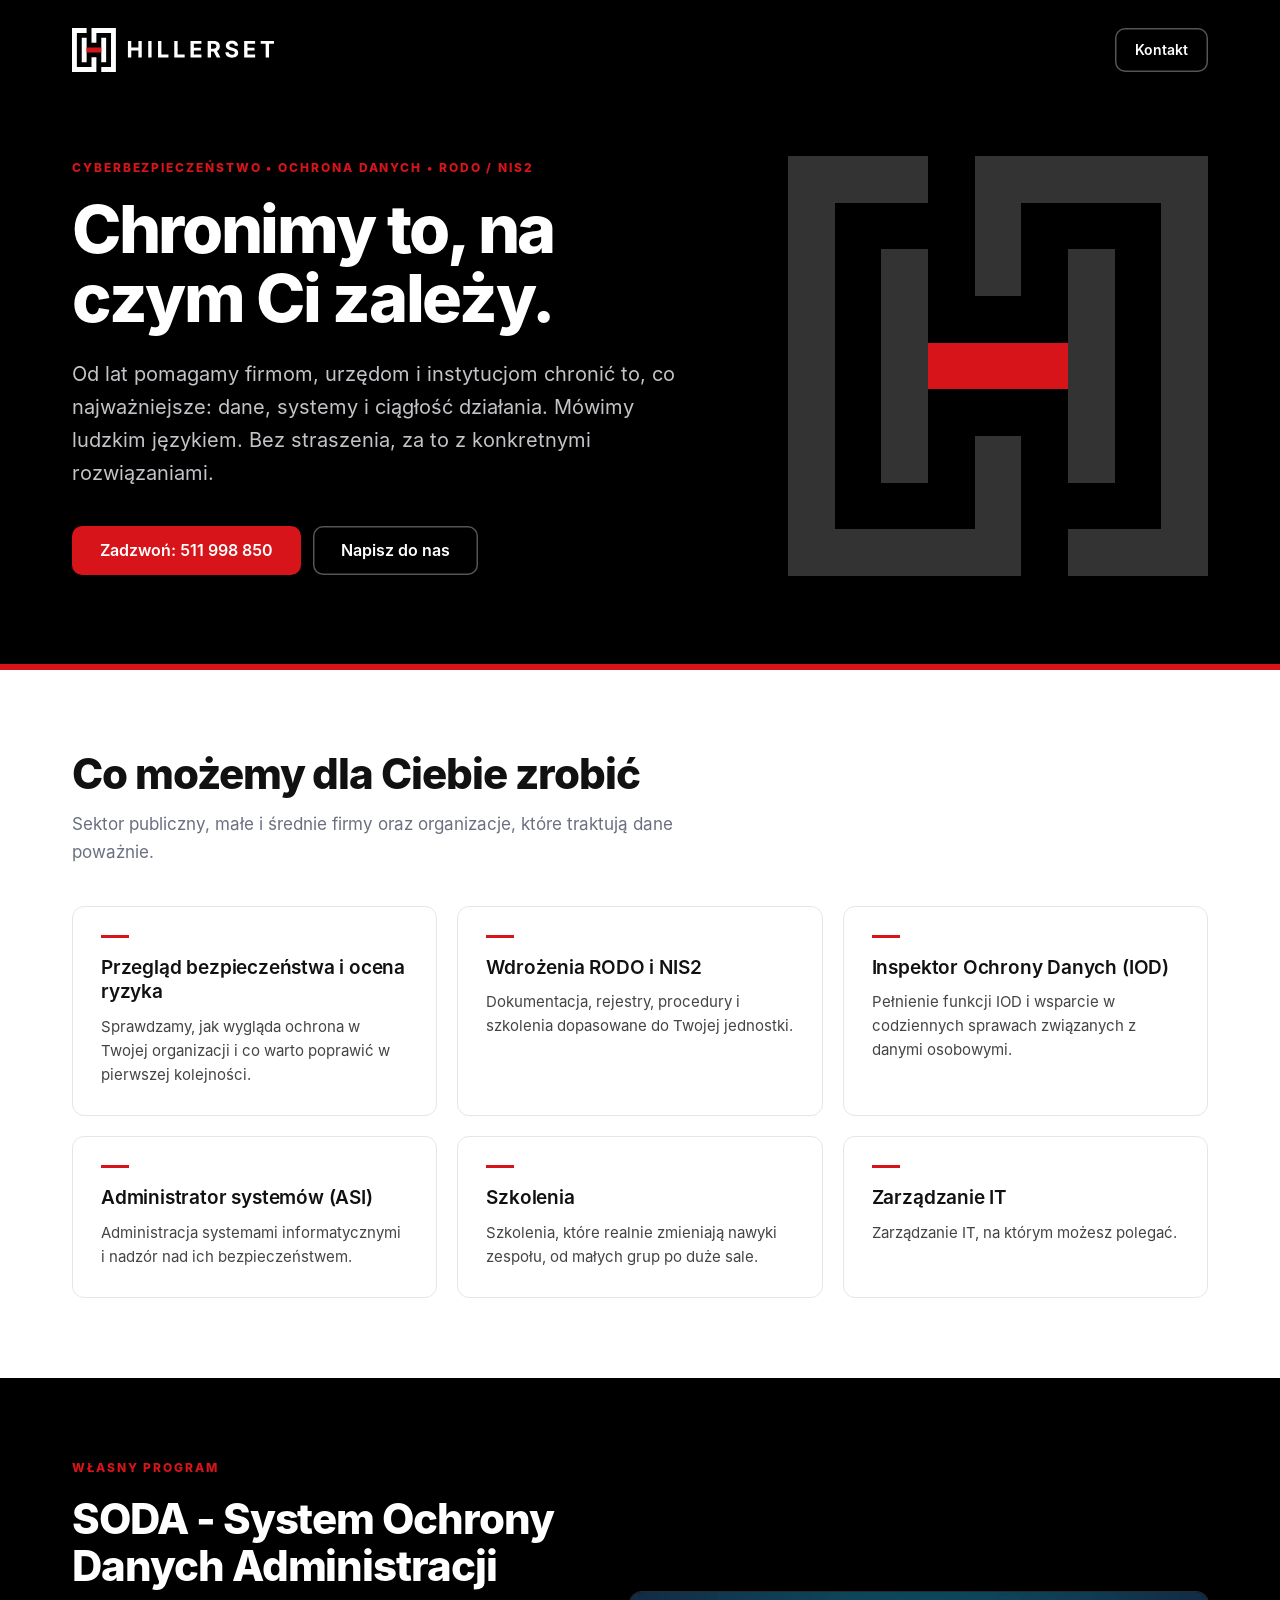
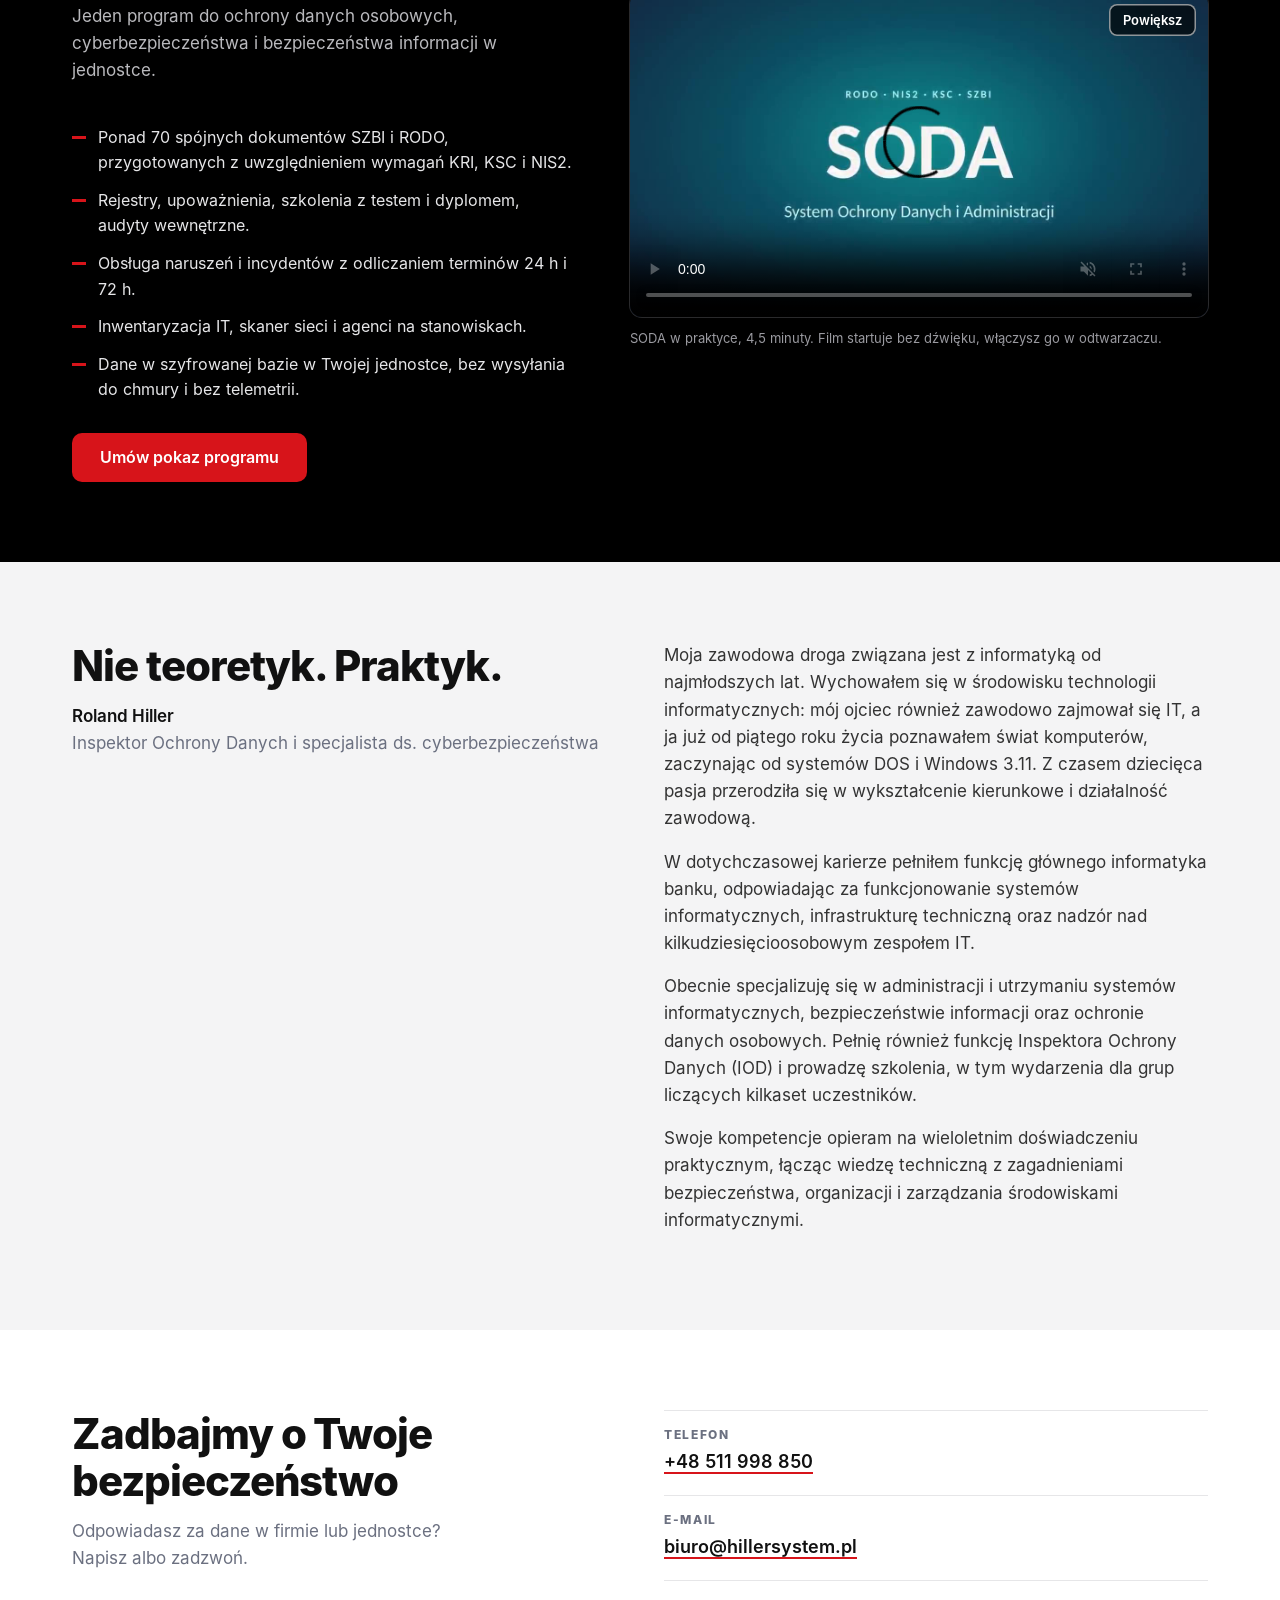
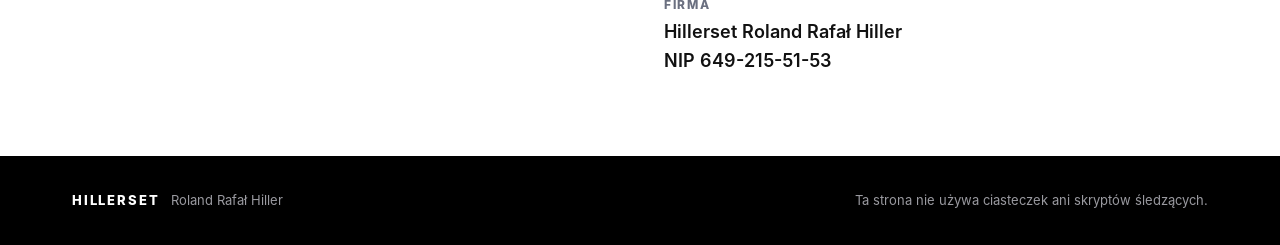
==== index.html @ e51f2432 "Zawijanie podpisu w sekcji O mnie" ====
<!DOCTYPE html>
<html lang="pl">
<head>
<meta charset="utf-8">
<meta http-equiv="Content-Security-Policy" content="default-src 'none'; style-src 'self'; img-src 'self'; font-src 'self'; media-src 'self'; script-src 'self'; base-uri 'none'; form-action 'none'">
<meta name="referrer" content="no-referrer">
<meta name="viewport" content="width=device-width, initial-scale=1">
<title>Hillerset - cyberbezpieczeństwo, ochrona danych, RODO i NIS2</title>
<meta name="description" content="Hillerset Roland Hiller: audyty bezpieczeństwa, wdrożenia RODO i NIS2, Inspektor Ochrony Danych, administracja systemami IT i szkolenia. Program SODA dla jednostek publicznych.">
<meta name="theme-color" content="#000000">
<meta property="og:title" content="Hillerset - cyberbezpieczeństwo i ochrona danych">
<meta property="og:description" content="Chronimy to, na czym Ci zależy. RODO, NIS2, IOD, administracja IT, szkolenia.">
<meta property="og:type" content="website">
<meta property="og:url" content="https://hillerset.github.io/">
<link rel="canonical" href="https://hillerset.github.io/">
<link rel="icon" href="favicon.svg" type="image/svg+xml">
<link rel="stylesheet" href="style.css?v=6">
</head>
<body>
<header class="hero">
 <div class="wrap">
  <div class="nav"><img src="logo-bialy.svg" alt="HILLERSET"><a class="cta" href="#kontakt">Kontakt</a></div>
  <div class="hero-grid">
  <div>
   <p class="kicker">Cyberbezpieczeństwo • Ochrona danych • RODO / NIS2</p>
   <h1>Chronimy to, na czym Ci zależy.</h1>
   <p class="lead">Od lat pomagamy firmom, urzędom i instytucjom chronić to, co najważniejsze: dane, systemy i ciągłość działania. Mówimy ludzkim językiem. Bez straszenia, za to z konkretnymi rozwiązaniami.</p>
   <div class="btns"><a class="btn red" href="tel:+48511998850">Zadzwoń: 511 998 850</a><a class="btn line" href="mailto:biuro@hillersystem.pl">Napisz do nas</a></div>
  </div>
  <img class="mark" src="hero-znak.svg?v=3" alt="" width="420" height="420">
  </div>
 </div>
</header>
<main>
<section id="oferta">
 <div class="wrap">
  <h2>Co możemy dla Ciebie zrobić</h2>
  <p class="sub">Sektor publiczny, małe i średnie firmy oraz organizacje, które traktują dane poważnie.</p>
  <div class="grid">
   <div class="card"><h3>Przegląd bezpieczeństwa i ocena ryzyka</h3><p>Sprawdzamy, jak wygląda ochrona w Twojej organizacji i co warto poprawić w pierwszej kolejności.</p></div>
   <div class="card"><h3>Wdrożenia RODO i NIS2</h3><p>Dokumentacja, rejestry, procedury i szkolenia dopasowane do Twojej jednostki.</p></div>
   <div class="card"><h3>Inspektor Ochrony Danych (IOD)</h3><p>Pełnienie funkcji IOD i wsparcie w codziennych sprawach związanych z danymi osobowymi.</p></div>
   <div class="card"><h3>Administrator systemów (ASI)</h3><p>Administracja systemami informatycznymi i nadzór nad ich bezpieczeństwem.</p></div>
   <div class="card"><h3>Szkolenia</h3><p>Szkolenia, które realnie zmieniają nawyki zespołu, od małych grup po duże sale.</p></div>
   <div class="card"><h3>Zarządzanie IT</h3><p>Zarządzanie IT, na którym możesz polegać.</p></div>
  </div>
 </div>
</section>
<section class="soda" id="soda">
 <div class="wrap soda-grid">
  <div>
  <p class="kicker">Własny program</p>
  <h2>SODA - System Ochrony Danych Administracji</h2>
  <p class="sub">Jeden program do ochrony danych osobowych, cyberbezpieczeństwa i bezpieczeństwa informacji w jednostce.</p>
  <ul>
   <li>Ponad 70 spójnych dokumentów SZBI i RODO, przygotowanych z uwzględnieniem wymagań KRI, KSC i NIS2.</li>
   <li>Rejestry, upoważnienia, szkolenia z testem i dyplomem, audyty wewnętrzne.</li>
   <li>Obsługa naruszeń i incydentów z odliczaniem terminów 24 h i 72 h.</li>
   <li>Inwentaryzacja IT, skaner sieci i agenci na stanowiskach.</li>
   <li>Dane w szyfrowanej bazie w Twojej jednostce, bez wysyłania do chmury i bez telemetrii.</li>
  </ul>
  <a class="btn red" href="mailto:biuro@hillersystem.pl?subject=SODA%20-%20pokaz%20programu">Umów pokaz programu</a>
  </div>
  <figure class="film" id="filmbox">
   <video id="film" controls muted preload="metadata" playsinline poster="soda-film-poster.jpg" aria-label="Film o programie SODA">
    <source src="soda-film_web.mp4" type="video/mp4">
    Twoja przeglądarka nie odtwarza filmu. <a href="soda-film_web.mp4">Pobierz film (MP4)</a>.
   </video>
   <button type="button" class="zoom" id="zoom" aria-label="Powiększ film">Powiększ</button>
   <figcaption>SODA w praktyce, 4,5 minuty. Film startuje bez dźwięku, włączysz go w odtwarzaczu.</figcaption>
  </figure>
 </div>
</section>
<section class="soft about" id="o-nas">
 <div class="wrap two">
  <div>
   <h2>Nie teoretyk. Praktyk.</h2>
   <p class="sub role" style="margin-bottom:0"><strong>Roland Hiller</strong><br>Inspektor Ochrony Danych i&nbsp;specjalista ds.&nbsp;cyberbezpieczeństwa</p>
  </div>
  <div>
   <p>Moja zawodowa droga związana jest z informatyką od najmłodszych lat. Wychowałem się w środowisku technologii informatycznych: mój ojciec również zawodowo zajmował się IT, a ja już od piątego roku życia poznawałem świat komputerów, zaczynając od systemów DOS i Windows 3.11. Z czasem dziecięca pasja przerodziła się w wykształcenie kierunkowe i działalność zawodową.</p>
<p>W dotychczasowej karierze pełniłem funkcję głównego informatyka banku, odpowiadając za funkcjonowanie systemów informatycznych, infrastrukturę techniczną oraz nadzór nad kilkudziesięcioosobowym zespołem IT.</p>
<p>Obecnie specjalizuję się w administracji i utrzymaniu systemów informatycznych, bezpieczeństwie informacji oraz ochronie danych osobowych. Pełnię również funkcję Inspektora Ochrony Danych (IOD) i prowadzę szkolenia, w tym wydarzenia dla grup liczących kilkaset uczestników.</p>
<p>Swoje kompetencje opieram na wieloletnim doświadczeniu praktycznym, łącząc wiedzę techniczną z zagadnieniami bezpieczeństwa, organizacji i zarządzania środowiskami informatycznymi.</p>
</div>
 </div>
</section>
<section id="kontakt">
 <div class="wrap two">
  <div>
   <h2>Zadbajmy o Twoje bezpieczeństwo</h2>
   <p class="sub">Odpowiadasz za dane w firmie lub jednostce?<br>Napisz albo zadzwoń.</p>
  </div>
  <dl class="dl">
   <div><dt>Telefon</dt><dd><a href="tel:+48511998850">+48 511 998 850</a></dd></div>
   <div><dt>E-mail</dt><dd><a href="mailto:biuro@hillersystem.pl">biuro@hillersystem.pl</a></dd></div>
   <div><dt>Firma</dt><dd>Hillerset Roland Rafał Hiller<br>NIP 649-215-51-53</dd></div>
  </dl>
 </div>
</section>
</main>
<footer><div class="wrap"><span><b>HILLERSET</b> &nbsp; Roland Rafał Hiller</span><span>Ta strona nie używa ciasteczek ani skryptów śledzących.</span></div></footer>
<script src="film.js?v=2"></script>
</body>
</html>
---- style.css ----
@font-face{font-family:Inter;font-weight:400;font-style:normal;font-display:swap;src:url(Inter-Regular.woff2) format("woff2")}
@font-face{font-family:Inter;font-weight:600;font-style:normal;font-display:swap;src:url(Inter-SemiBold.woff2) format("woff2")}
@font-face{font-family:Inter;font-weight:800;font-style:normal;font-display:swap;src:url(Inter-ExtraBold.woff2) format("woff2")}
:root{--ink:#0b0b0c;--red:#d7141a;--grey:#6b7080;--line:#e6e6e8;--bg:#fff;--soft:#f4f4f5}
*{box-sizing:border-box}
html{scroll-behavior:smooth}
body{margin:0;font-family:Inter,system-ui,-apple-system,"Segoe UI",Roboto,Arial,sans-serif;color:#111;background:var(--bg);line-height:1.6;text-rendering:optimizeLegibility}
a{color:inherit}
.wrap{max-width:1200px;margin:0 auto;padding:0 32px}
header.hero{background:#000;color:#fff;position:relative;overflow:hidden}
header.hero{border-bottom:6px solid var(--red)}
.nav{display:flex;justify-content:space-between;align-items:center;padding:28px 0}
.nav img{height:44px;width:auto;display:block}
.nav a.cta{font-size:14px;font-weight:600;text-decoration:none;box-shadow:inset 0 0 0 1.5px #555;padding:11px 20px;border-radius:10px;transition:box-shadow .15s}
.nav a.cta:hover{box-shadow:inset 0 0 0 1.5px #fff}
.hero-grid{display:grid;grid-template-columns:1.15fr .85fr;gap:48px;align-items:center;padding:56px 0 88px}
.mark{width:100%;max-width:420px;height:auto;justify-self:end;display:block}
.kicker{font-size:12px;letter-spacing:.16em;text-transform:uppercase;color:var(--red);font-weight:700;margin:0 0 18px}
h1{font-size:clamp(38px,5.2vw,72px);line-height:1.04;margin:0 0 24px;letter-spacing:-.035em;font-weight:800;max-width:12ch}
.lead{font-size:clamp(17px,1.6vw,20px);line-height:1.65;color:#c4c4c8;max-width:50ch;margin:0 0 36px}
.btns{display:flex;gap:12px;flex-wrap:wrap}
.btn{display:inline-block;padding:15px 28px;border-radius:10px;font-weight:600;text-decoration:none;font-size:16px;line-height:1.2;transition:background .15s,box-shadow .15s}
.btn.red{background:var(--red);color:#fff}
.btn.red:hover{background:#b81015}
.btn.line{box-shadow:inset 0 0 0 1.5px #555;color:#fff}
.btn.line:hover{box-shadow:inset 0 0 0 1.5px #fff}
section{padding:80px 0}
section.soft{background:var(--soft)}
h2{font-size:clamp(28px,3.6vw,42px);line-height:1.12;margin:0 0 14px;letter-spacing:-.025em;font-weight:800}
h2+p.sub{color:var(--grey);margin:0 0 40px;max-width:60ch;font-size:17px}
.grid{display:grid;grid-template-columns:repeat(3,1fr);gap:20px}
@media(max-width:900px){.grid{grid-template-columns:repeat(2,1fr)}.hero-grid{grid-template-columns:1fr}.mark{display:none}}
@media(max-width:600px){.grid{grid-template-columns:1fr}.wrap{padding:0 20px}}
.card{background:#fff;border:1px solid var(--line);border-radius:12px;padding:28px}
.soft .card{border-color:transparent}
.card h3{margin:0 0 10px;font-size:19px;line-height:1.3;letter-spacing:-.01em;font-weight:600}
.card p{margin:0;color:#444;font-size:15px}
.card:before{content:"";display:block;width:28px;height:3px;background:var(--red);margin-bottom:18px}
.soda{background:#000;color:#fff}
.soda .sub{color:#b9b9bd!important}
.soda ul{margin:0 0 30px;padding:0;list-style:none;display:grid;gap:12px;max-width:640px}
.soda li{padding-left:26px;position:relative;color:#e6e6e8}
.soda li:before{content:"";position:absolute;left:0;top:.7em;width:14px;height:3px;background:var(--red)}
.soda-grid{display:grid;grid-template-columns:1fr 1.15fr;gap:56px;align-items:center}
.film{margin:0}
.film video{display:block;width:100%;aspect-ratio:16/9;background:#000;border-radius:12px;box-shadow:0 0 0 1px #2a2a2c,0 20px 50px rgba(0,0,0,.5)}
.film figcaption{margin-top:12px;font-size:13px;line-height:1.5;color:#9a9aa0}
.film a{color:#fff}
.two{display:grid;grid-template-columns:1fr 1fr;gap:48px;align-items:start}
@media(max-width:900px){.soda-grid{grid-template-columns:1fr;gap:36px}}
@media(max-width:760px){.two{grid-template-columns:1fr;gap:28px}section{padding:56px 0}}
.about p{color:#333;font-size:17px;margin:0 0 16px}
.dl{margin:0;display:grid;gap:18px}
.dl div{border-top:1px solid var(--line);padding-top:14px}
.dl dt{font-size:12px;letter-spacing:.14em;text-transform:uppercase;color:var(--grey);font-weight:700;margin-bottom:4px}
.dl dd{margin:0;font-size:18px;font-weight:600}
.dl a{text-decoration:none;border-bottom:2px solid var(--red)}
footer{background:#000;color:#9a9aa0;padding:34px 0;font-size:13px}
footer .wrap{display:flex;justify-content:space-between;gap:16px;flex-wrap:wrap}
footer b{color:#fff;letter-spacing:.14em}

.film{position:relative}
.zoom{position:absolute;top:12px;right:12px;font:600 13px Inter,Arial,sans-serif;color:#fff;background:rgba(0,0,0,.65);border:0;box-shadow:inset 0 0 0 1.5px rgba(255,255,255,.55);border-radius:8px;padding:8px 14px;cursor:pointer}
.zoom:hover{background:#d7141a;box-shadow:none}
.film.big{position:fixed;inset:0;z-index:50;display:flex;flex-direction:column;align-items:center;justify-content:center;background:rgba(0,0,0,.92);padding:24px}
.film.big video{width:min(92vw,calc((100vh - 120px) * 16 / 9),1500px);height:auto;border-radius:10px}
.film.big .zoom{top:20px;right:24px}
.film.big figcaption{color:#c4c4c8}
body.noscroll{overflow:hidden}

.role{text-wrap:balance}
.role strong{color:#111;font-weight:600}
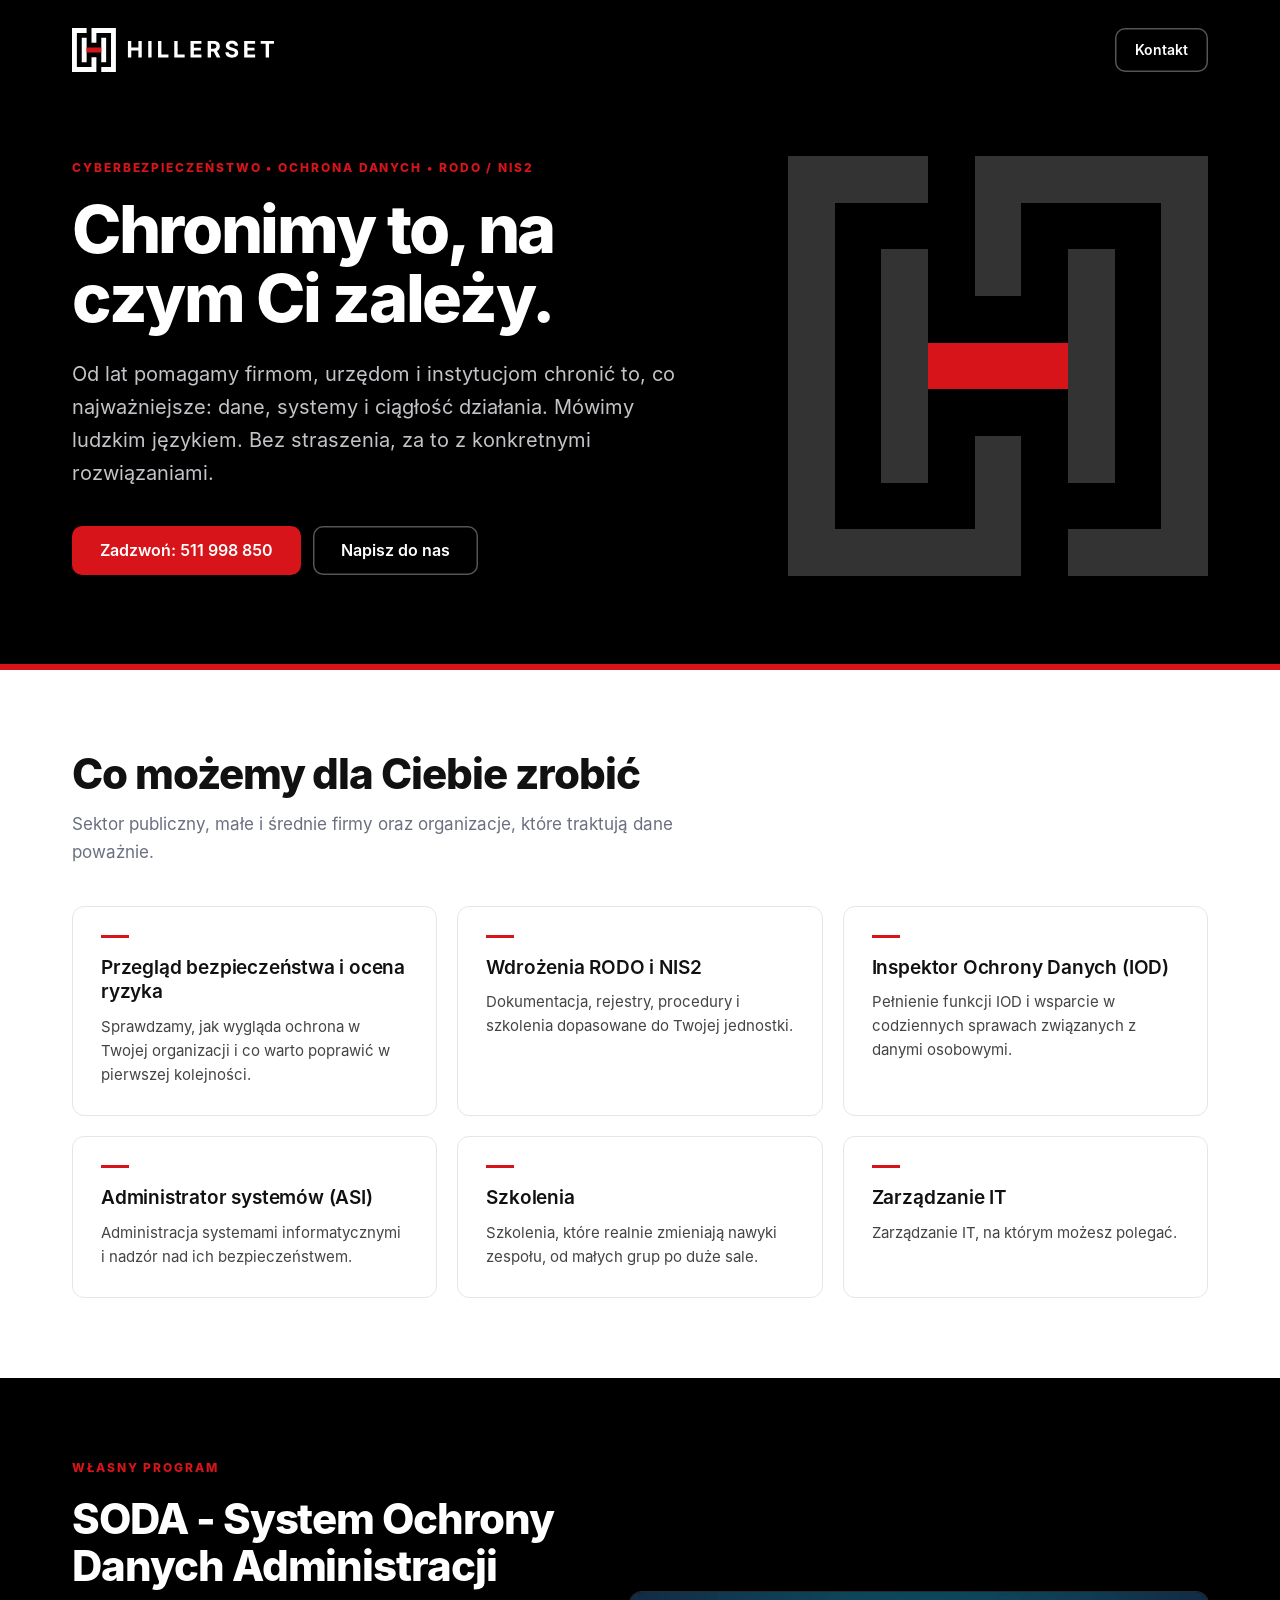
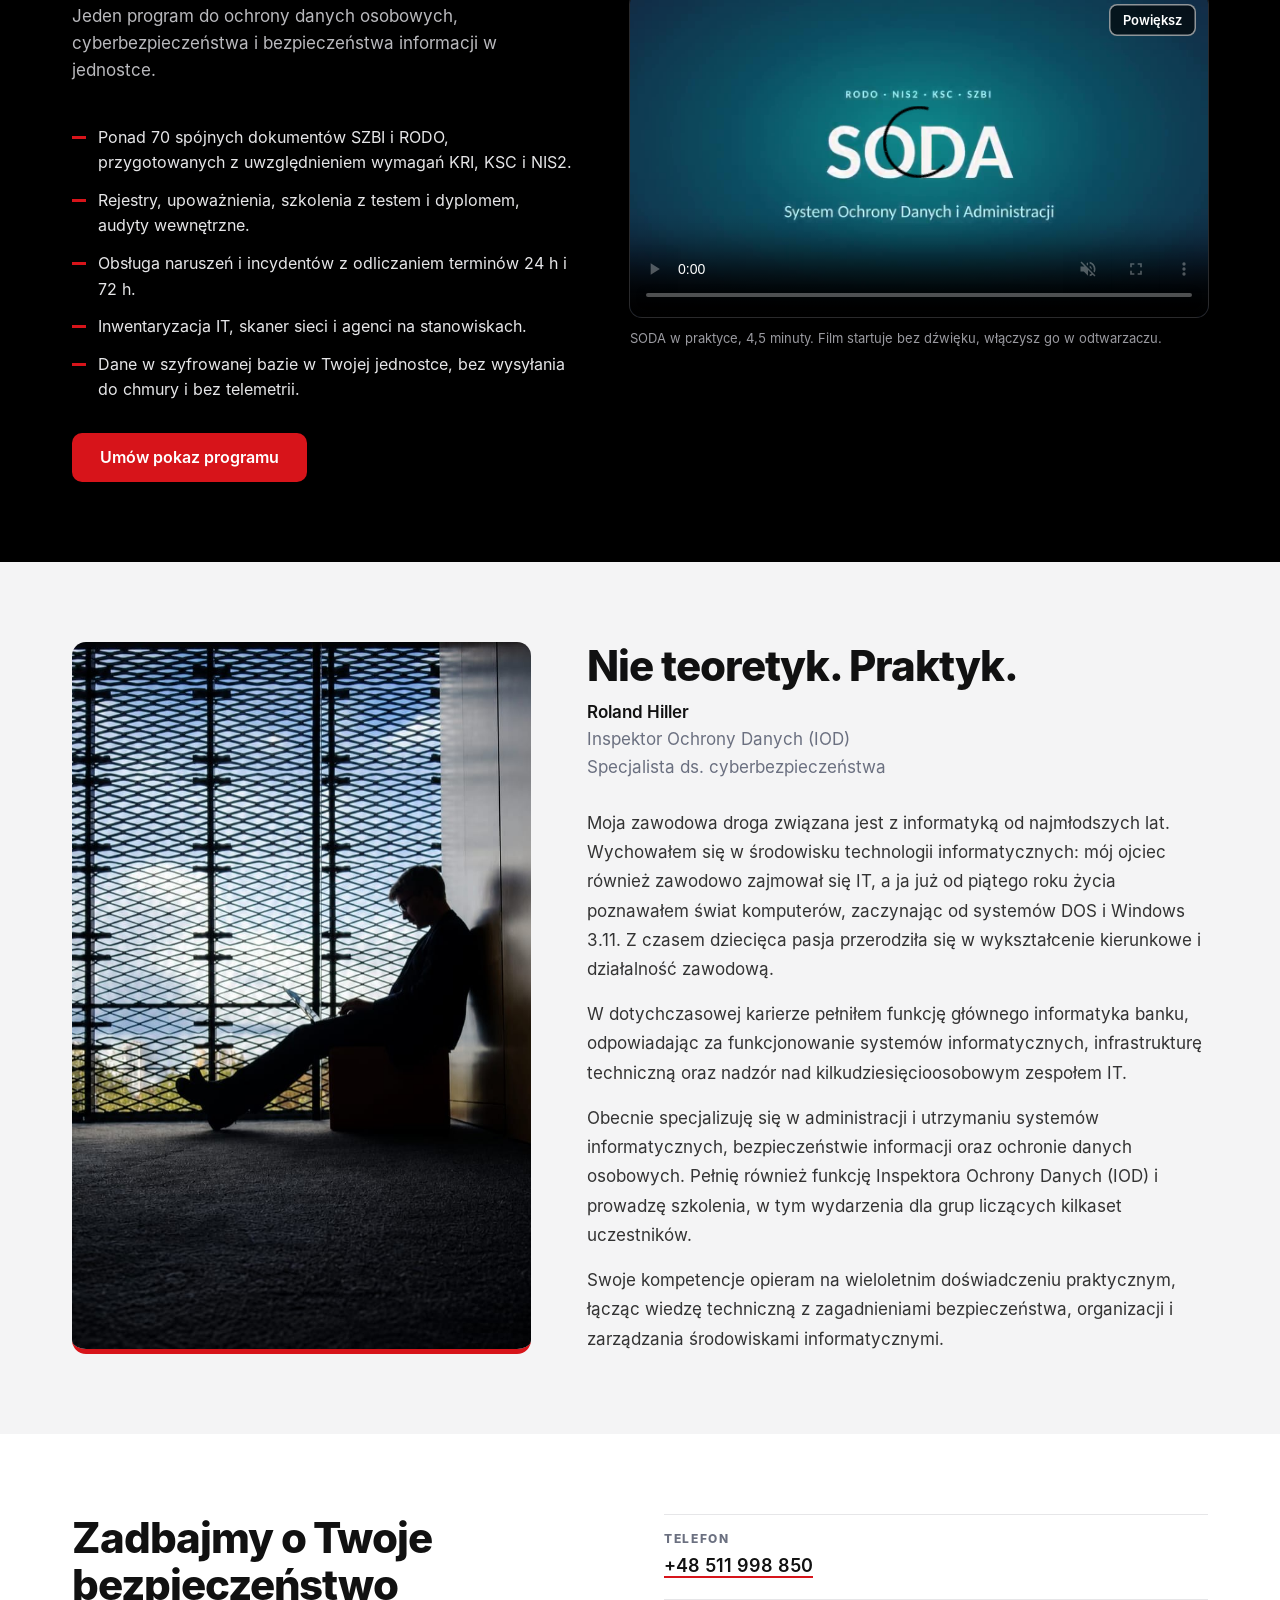
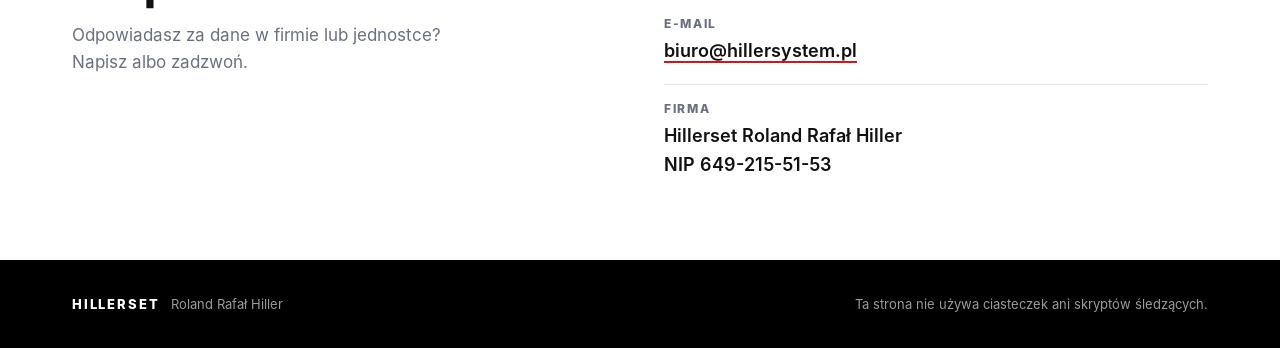
==== commit d591d011: "Zdjęcie w sekcji O mnie, nowy układ i podpis" ====
--- a/index.html
+++ b/index.html
@@ -14,7 +14,7 @@
 <meta property="og:url" content="https://hillerset.github.io/">
 <link rel="canonical" href="https://hillerset.github.io/">
 <link rel="icon" href="favicon.svg" type="image/svg+xml">
-<link rel="stylesheet" href="style.css?v=6">
+<link rel="stylesheet" href="style.css?v=7">
 </head>
 <body>
 <header class="hero">
@@ -72,17 +72,16 @@
  </div>
 </section>
 <section class="soft about" id="o-nas">
- <div class="wrap two">
-  <div>
-   <h2>Nie teoretyk. Praktyk.</h2>
-   <p class="sub role" style="margin-bottom:0"><strong>Roland Hiller</strong><br>Inspektor Ochrony Danych i&nbsp;specjalista ds.&nbsp;cyberbezpieczeństwa</p>
-  </div>
-  <div>
-   <p>Moja zawodowa droga związana jest z informatyką od najmłodszych lat. Wychowałem się w środowisku technologii informatycznych: mój ojciec również zawodowo zajmował się IT, a ja już od piątego roku życia poznawałem świat komputerów, zaczynając od systemów DOS i Windows 3.11. Z czasem dziecięca pasja przerodziła się w wykształcenie kierunkowe i działalność zawodową.</p>
+ <div class="wrap about-grid">
+  <div class="about-photo"><img class="photo" src="o-mnie.jpg" alt="Sylwetka specjalisty pracującego na laptopie przy kracie" width="884" height="1138" loading="lazy"></div>
+  <h2>Nie teoretyk. Praktyk.</h2>
+  <p class="sub role" style="margin-bottom:0"><strong>Roland Hiller</strong><span>Inspektor Ochrony Danych (IOD)</span><span>Specjalista ds. cyberbezpieczeństwa</span></p>
+  <div class="about-text">
+<p>Moja zawodowa droga związana jest z informatyką od najmłodszych lat. Wychowałem się w środowisku technologii informatycznych: mój ojciec również zawodowo zajmował się IT, a ja już od piątego roku życia poznawałem świat komputerów, zaczynając od systemów DOS i Windows 3.11. Z czasem dziecięca pasja przerodziła się w wykształcenie kierunkowe i działalność zawodową.</p>
 <p>W dotychczasowej karierze pełniłem funkcję głównego informatyka banku, odpowiadając za funkcjonowanie systemów informatycznych, infrastrukturę techniczną oraz nadzór nad kilkudziesięcioosobowym zespołem IT.</p>
 <p>Obecnie specjalizuję się w administracji i utrzymaniu systemów informatycznych, bezpieczeństwie informacji oraz ochronie danych osobowych. Pełnię również funkcję Inspektora Ochrony Danych (IOD) i prowadzę szkolenia, w tym wydarzenia dla grup liczących kilkaset uczestników.</p>
 <p>Swoje kompetencje opieram na wieloletnim doświadczeniu praktycznym, łącząc wiedzę techniczną z zagadnieniami bezpieczeństwa, organizacji i zarządzania środowiskami informatycznymi.</p>
-</div>
+  </div>
  </div>
 </section>
 <section id="kontakt">
--- a/style.css
+++ b/style.css
@@ -70,3 +70,16 @@
 
 .role{text-wrap:balance}
 .role strong{color:#111;font-weight:600}
+
+.about-grid{display:grid;grid-template-columns:.85fr 1.15fr;grid-template-rows:auto auto 1fr;column-gap:56px;align-items:start}
+.about-grid h2{grid-column:2;grid-row:1;margin:0 0 10px}
+.about-grid .role{grid-column:2;grid-row:2;margin:0 0 28px!important}
+.about-grid .about-text{grid-column:2;grid-row:3}
+.about-photo{grid-column:1;grid-row:1/4;position:relative;align-self:stretch;min-height:420px}
+.about .photo{position:absolute;inset:0;width:100%;height:100%;object-fit:cover;object-position:62% 55%;border-radius:14px;border-bottom:5px solid var(--red)}
+.about-text p{font-size:17px;line-height:1.72}
+.about-text p:last-child{margin-bottom:0}
+.role span{display:block;white-space:nowrap}
+@media(max-width:1100px) and (min-width:761px){.about-grid{grid-template-columns:.9fr 1.1fr;column-gap:40px}}
+@media(max-width:760px){.about-grid{grid-template-columns:1fr;grid-template-rows:none}.about-grid h2,.about-grid .role,.about-grid .about-text,.about-photo{grid-column:1;grid-row:auto}.about-photo{order:3;min-height:0;aspect-ratio:4/5;margin:28px 0}.about-grid h2{order:1}.about-grid .role{order:2;margin:0!important}.about-grid .about-text{order:4}.about-text p{font-size:17px;line-height:1.7}}
+@media(max-width:360px){.role span{font-size:15px}}
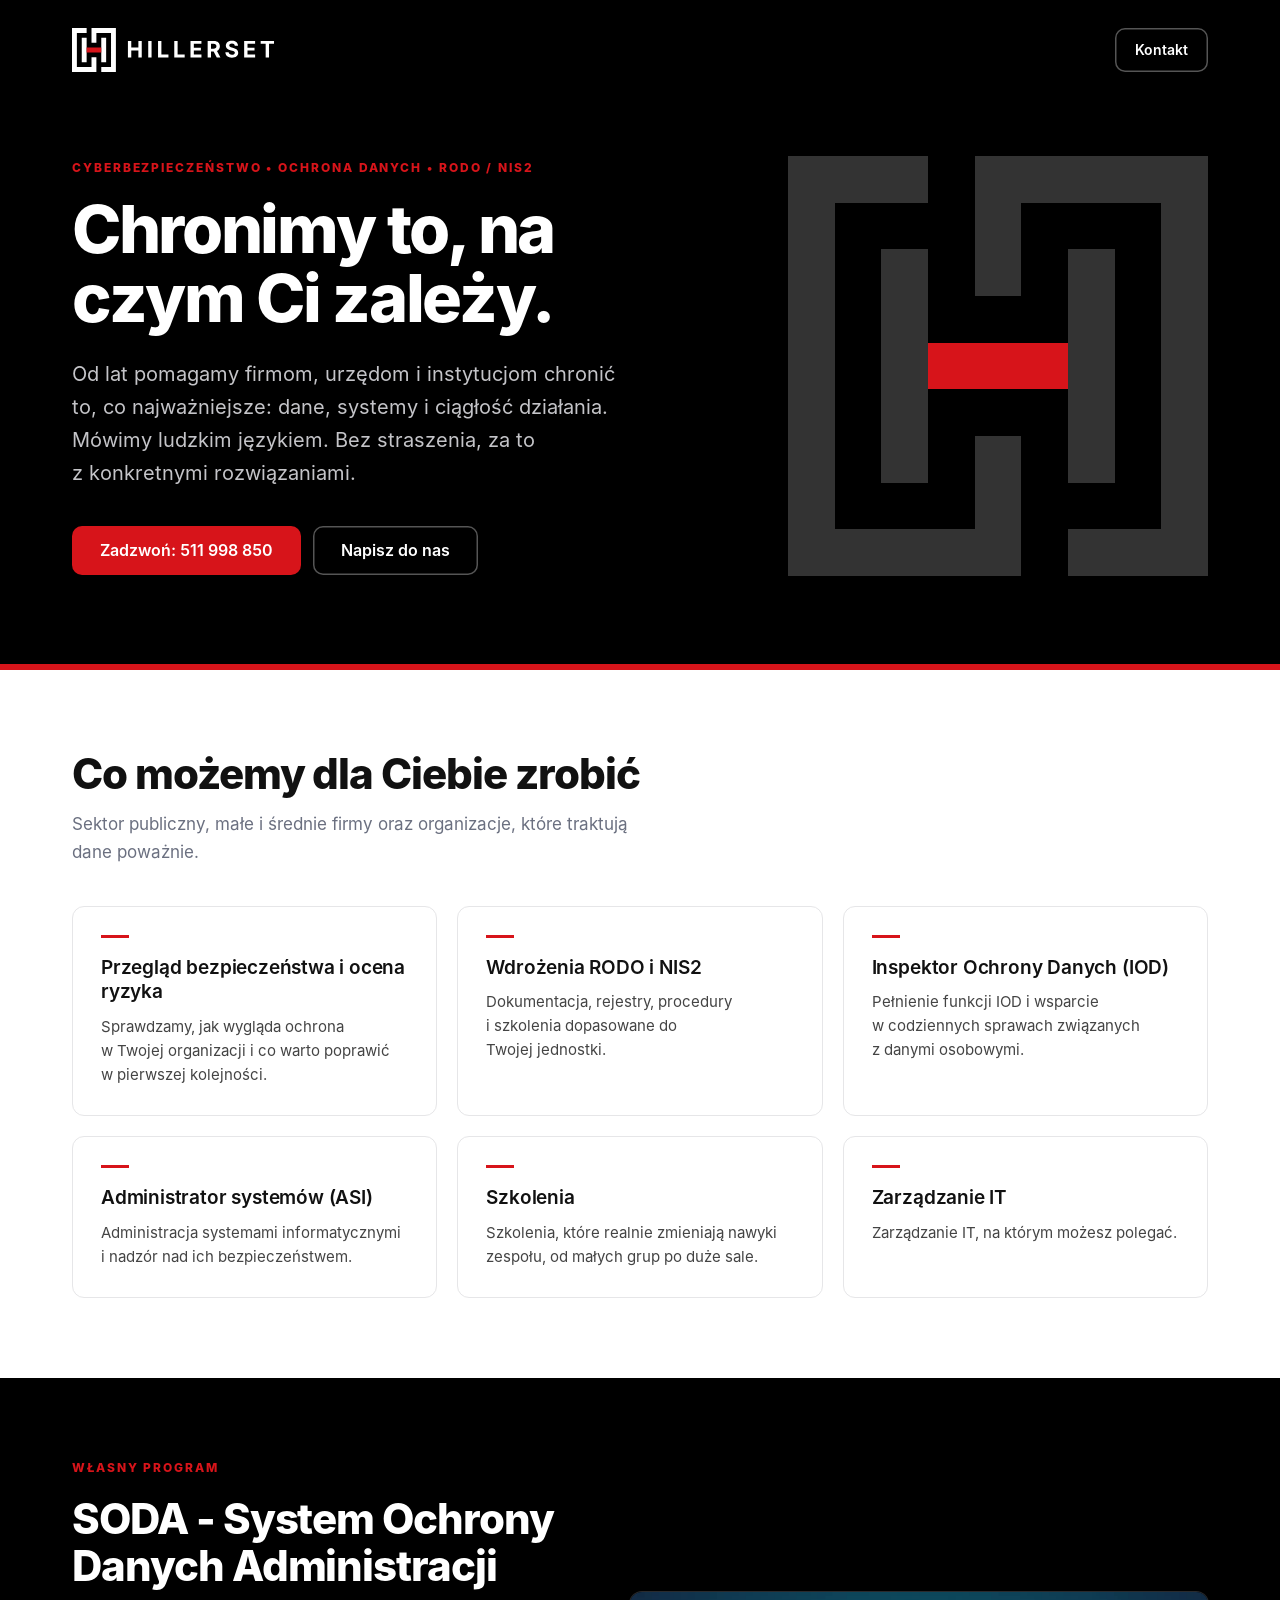
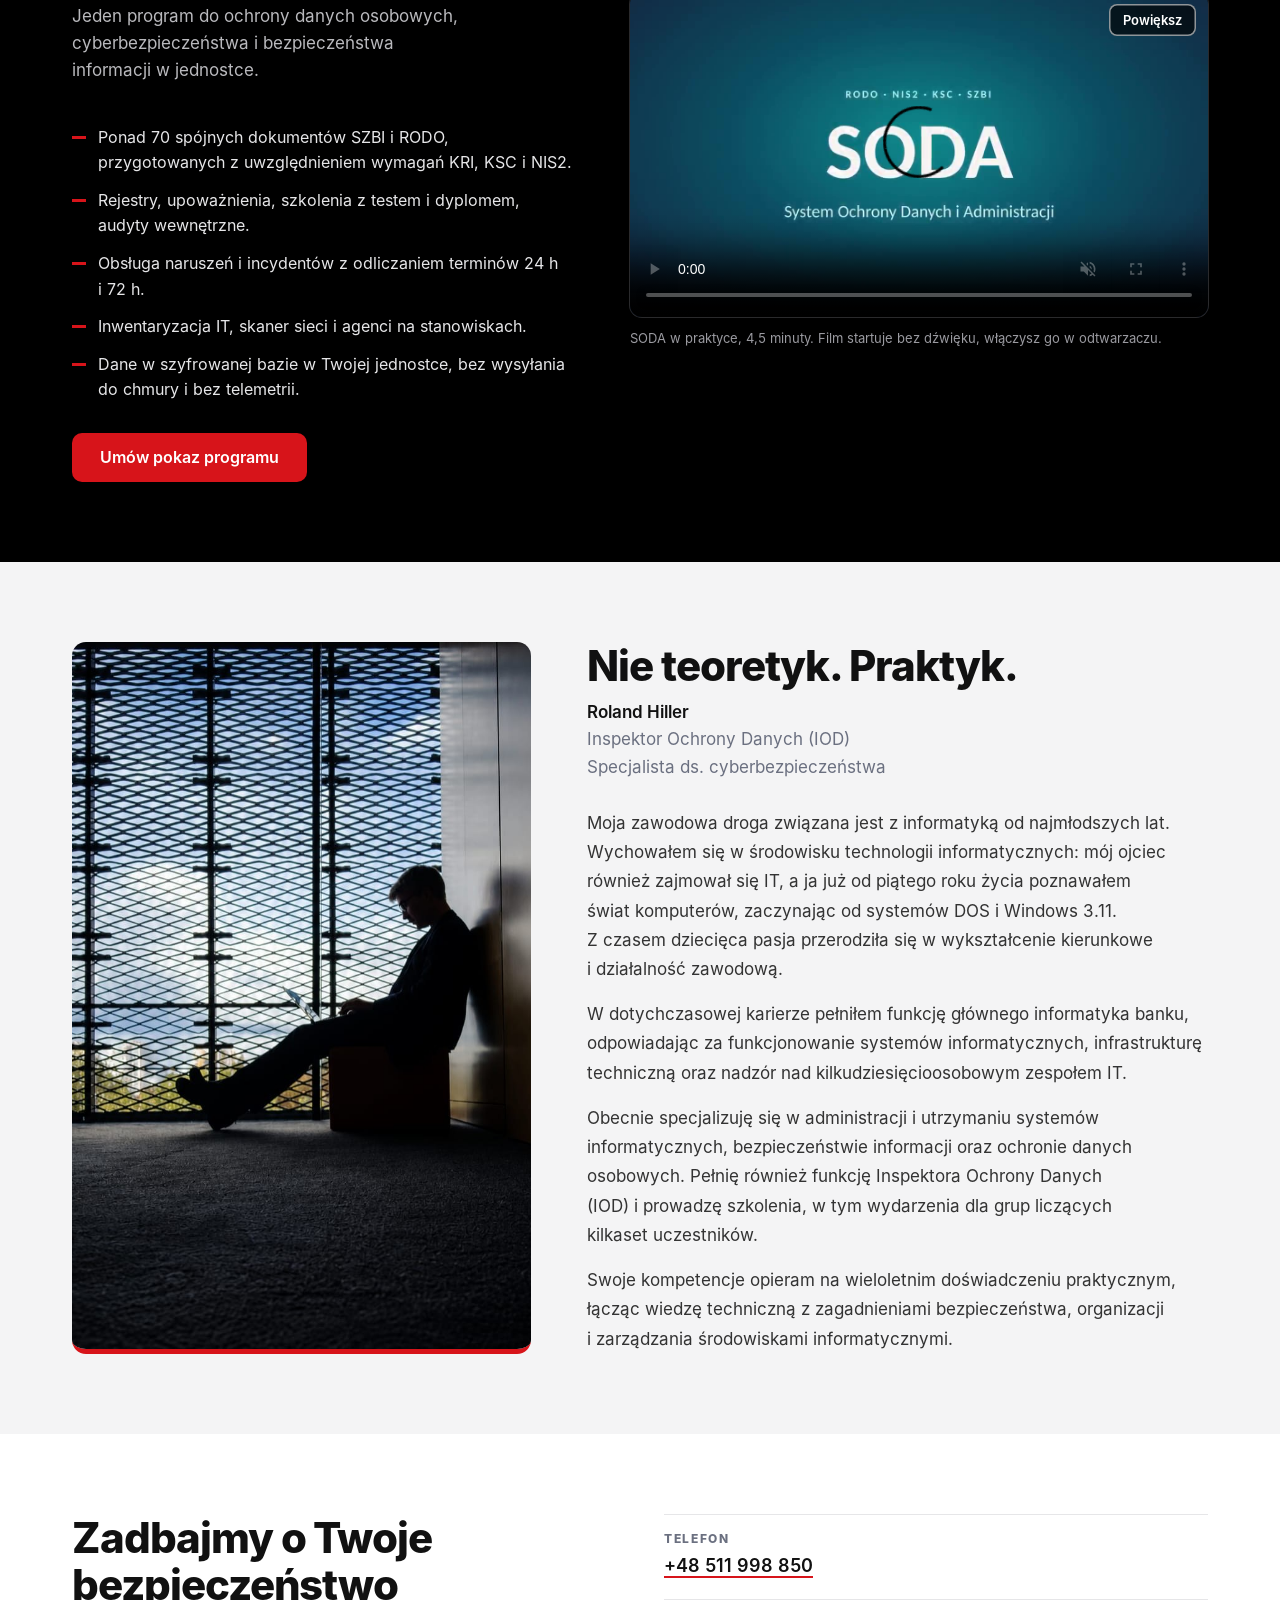
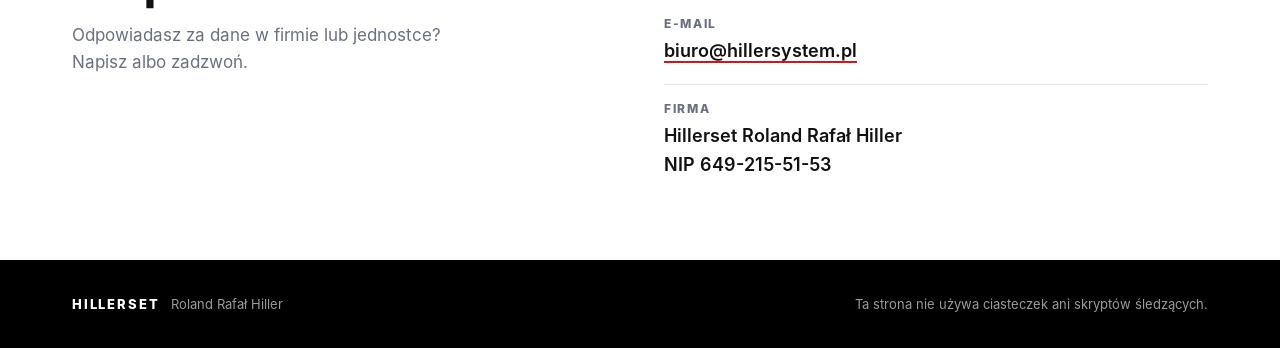
==== commit 06352bf1: "Tekst O mnie: bez słowa zawodowo, twarde spacje po jednoliterowych słowach" ====
--- a/index.html
+++ b/index.html
@@ -14,7 +14,7 @@
 <meta property="og:url" content="https://hillerset.github.io/">
 <link rel="canonical" href="https://hillerset.github.io/">
 <link rel="icon" href="favicon.svg" type="image/svg+xml">
-<link rel="stylesheet" href="style.css?v=7">
+<link rel="stylesheet" href="style.css?v=8">
 </head>
 <body>
 <header class="hero">
@@ -24,7 +24,7 @@
   <div>
    <p class="kicker">Cyberbezpieczeństwo • Ochrona danych • RODO / NIS2</p>
    <h1>Chronimy to, na czym Ci zależy.</h1>
-   <p class="lead">Od lat pomagamy firmom, urzędom i instytucjom chronić to, co najważniejsze: dane, systemy i ciągłość działania. Mówimy ludzkim językiem. Bez straszenia, za to z konkretnymi rozwiązaniami.</p>
+   <p class="lead">Od lat pomagamy firmom, urzędom i&nbsp;instytucjom chronić to, co najważniejsze: dane, systemy i&nbsp;ciągłość działania. Mówimy ludzkim językiem. Bez straszenia, za to z&nbsp;konkretnymi rozwiązaniami.</p>
    <div class="btns"><a class="btn red" href="tel:+48511998850">Zadzwoń: 511 998 850</a><a class="btn line" href="mailto:biuro@hillersystem.pl">Napisz do nas</a></div>
   </div>
   <img class="mark" src="hero-znak.svg?v=3" alt="" width="420" height="420">
@@ -35,12 +35,12 @@
 <section id="oferta">
  <div class="wrap">
   <h2>Co możemy dla Ciebie zrobić</h2>
-  <p class="sub">Sektor publiczny, małe i średnie firmy oraz organizacje, które traktują dane poważnie.</p>
+  <p class="sub">Sektor publiczny, małe i&nbsp;średnie firmy oraz organizacje, które traktują dane poważnie.</p>
   <div class="grid">
-   <div class="card"><h3>Przegląd bezpieczeństwa i ocena ryzyka</h3><p>Sprawdzamy, jak wygląda ochrona w Twojej organizacji i co warto poprawić w pierwszej kolejności.</p></div>
-   <div class="card"><h3>Wdrożenia RODO i NIS2</h3><p>Dokumentacja, rejestry, procedury i szkolenia dopasowane do Twojej jednostki.</p></div>
-   <div class="card"><h3>Inspektor Ochrony Danych (IOD)</h3><p>Pełnienie funkcji IOD i wsparcie w codziennych sprawach związanych z danymi osobowymi.</p></div>
-   <div class="card"><h3>Administrator systemów (ASI)</h3><p>Administracja systemami informatycznymi i nadzór nad ich bezpieczeństwem.</p></div>
+   <div class="card"><h3>Przegląd bezpieczeństwa i&nbsp;ocena ryzyka</h3><p>Sprawdzamy, jak wygląda ochrona w&nbsp;Twojej organizacji i&nbsp;co warto poprawić w&nbsp;pierwszej kolejności.</p></div>
+   <div class="card"><h3>Wdrożenia RODO i&nbsp;NIS2</h3><p>Dokumentacja, rejestry, procedury i&nbsp;szkolenia dopasowane do Twojej jednostki.</p></div>
+   <div class="card"><h3>Inspektor Ochrony Danych (IOD)</h3><p>Pełnienie funkcji IOD i&nbsp;wsparcie w&nbsp;codziennych sprawach związanych z&nbsp;danymi osobowymi.</p></div>
+   <div class="card"><h3>Administrator systemów (ASI)</h3><p>Administracja systemami informatycznymi i&nbsp;nadzór nad ich bezpieczeństwem.</p></div>
    <div class="card"><h3>Szkolenia</h3><p>Szkolenia, które realnie zmieniają nawyki zespołu, od małych grup po duże sale.</p></div>
    <div class="card"><h3>Zarządzanie IT</h3><p>Zarządzanie IT, na którym możesz polegać.</p></div>
   </div>
@@ -51,13 +51,13 @@
   <div>
   <p class="kicker">Własny program</p>
   <h2>SODA - System Ochrony Danych Administracji</h2>
-  <p class="sub">Jeden program do ochrony danych osobowych, cyberbezpieczeństwa i bezpieczeństwa informacji w jednostce.</p>
+  <p class="sub">Jeden program do ochrony danych osobowych, cyberbezpieczeństwa i&nbsp;bezpieczeństwa informacji w&nbsp;jednostce.</p>
   <ul>
-   <li>Ponad 70 spójnych dokumentów SZBI i RODO, przygotowanych z uwzględnieniem wymagań KRI, KSC i NIS2.</li>
-   <li>Rejestry, upoważnienia, szkolenia z testem i dyplomem, audyty wewnętrzne.</li>
-   <li>Obsługa naruszeń i incydentów z odliczaniem terminów 24 h i 72 h.</li>
-   <li>Inwentaryzacja IT, skaner sieci i agenci na stanowiskach.</li>
-   <li>Dane w szyfrowanej bazie w Twojej jednostce, bez wysyłania do chmury i bez telemetrii.</li>
+   <li>Ponad 70 spójnych dokumentów SZBI i&nbsp;RODO, przygotowanych z&nbsp;uwzględnieniem wymagań KRI, KSC i&nbsp;NIS2.</li>
+   <li>Rejestry, upoważnienia, szkolenia z&nbsp;testem i&nbsp;dyplomem, audyty wewnętrzne.</li>
+   <li>Obsługa naruszeń i&nbsp;incydentów z&nbsp;odliczaniem terminów 24 h i&nbsp;72 h.</li>
+   <li>Inwentaryzacja IT, skaner sieci i&nbsp;agenci na stanowiskach.</li>
+   <li>Dane w&nbsp;szyfrowanej bazie w&nbsp;Twojej jednostce, bez wysyłania do chmury i&nbsp;bez telemetrii.</li>
   </ul>
   <a class="btn red" href="mailto:biuro@hillersystem.pl?subject=SODA%20-%20pokaz%20programu">Umów pokaz programu</a>
   </div>
@@ -67,7 +67,7 @@
     Twoja przeglądarka nie odtwarza filmu. <a href="soda-film_web.mp4">Pobierz film (MP4)</a>.
    </video>
    <button type="button" class="zoom" id="zoom" aria-label="Powiększ film">Powiększ</button>
-   <figcaption>SODA w praktyce, 4,5 minuty. Film startuje bez dźwięku, włączysz go w odtwarzaczu.</figcaption>
+   <figcaption>SODA w&nbsp;praktyce, 4,5 minuty. Film startuje bez dźwięku, włączysz go w&nbsp;odtwarzaczu.</figcaption>
   </figure>
  </div>
 </section>
@@ -77,18 +77,18 @@
   <h2>Nie teoretyk. Praktyk.</h2>
   <p class="sub role" style="margin-bottom:0"><strong>Roland Hiller</strong><span>Inspektor Ochrony Danych (IOD)</span><span>Specjalista ds. cyberbezpieczeństwa</span></p>
   <div class="about-text">
-<p>Moja zawodowa droga związana jest z informatyką od najmłodszych lat. Wychowałem się w środowisku technologii informatycznych: mój ojciec również zawodowo zajmował się IT, a ja już od piątego roku życia poznawałem świat komputerów, zaczynając od systemów DOS i Windows 3.11. Z czasem dziecięca pasja przerodziła się w wykształcenie kierunkowe i działalność zawodową.</p>
-<p>W dotychczasowej karierze pełniłem funkcję głównego informatyka banku, odpowiadając za funkcjonowanie systemów informatycznych, infrastrukturę techniczną oraz nadzór nad kilkudziesięcioosobowym zespołem IT.</p>
-<p>Obecnie specjalizuję się w administracji i utrzymaniu systemów informatycznych, bezpieczeństwie informacji oraz ochronie danych osobowych. Pełnię również funkcję Inspektora Ochrony Danych (IOD) i prowadzę szkolenia, w tym wydarzenia dla grup liczących kilkaset uczestników.</p>
-<p>Swoje kompetencje opieram na wieloletnim doświadczeniu praktycznym, łącząc wiedzę techniczną z zagadnieniami bezpieczeństwa, organizacji i zarządzania środowiskami informatycznymi.</p>
+<p>Moja zawodowa droga związana jest z&nbsp;informatyką od najmłodszych lat. Wychowałem się w&nbsp;środowisku technologii informatycznych: mój ojciec również zajmował się IT, a&nbsp;ja już od piątego roku życia poznawałem świat komputerów, zaczynając od systemów DOS i&nbsp;Windows 3.11. Z&nbsp;czasem dziecięca pasja przerodziła się w&nbsp;wykształcenie kierunkowe i&nbsp;działalność zawodową.</p>
+<p>W&nbsp;dotychczasowej karierze pełniłem funkcję głównego informatyka banku, odpowiadając za funkcjonowanie systemów informatycznych, infrastrukturę techniczną oraz nadzór nad kilkudziesięcioosobowym zespołem IT.</p>
+<p>Obecnie specjalizuję się w&nbsp;administracji i&nbsp;utrzymaniu systemów informatycznych, bezpieczeństwie informacji oraz ochronie danych osobowych. Pełnię również funkcję Inspektora Ochrony Danych (IOD) i&nbsp;prowadzę szkolenia, w&nbsp;tym wydarzenia dla grup liczących kilkaset uczestników.</p>
+<p>Swoje kompetencje opieram na wieloletnim doświadczeniu praktycznym, łącząc wiedzę techniczną z&nbsp;zagadnieniami bezpieczeństwa, organizacji i&nbsp;zarządzania środowiskami informatycznymi.</p>
   </div>
  </div>
 </section>
 <section id="kontakt">
  <div class="wrap two">
   <div>
-   <h2>Zadbajmy o Twoje bezpieczeństwo</h2>
-   <p class="sub">Odpowiadasz za dane w firmie lub jednostce?<br>Napisz albo zadzwoń.</p>
+   <h2>Zadbajmy o&nbsp;Twoje bezpieczeństwo</h2>
+   <p class="sub">Odpowiadasz za dane w&nbsp;firmie lub jednostce?<br>Napisz albo zadzwoń.</p>
   </div>
   <dl class="dl">
    <div><dt>Telefon</dt><dd><a href="tel:+48511998850">+48 511 998 850</a></dd></div>
--- a/style.css
+++ b/style.css
@@ -83,3 +83,5 @@
 @media(max-width:1100px) and (min-width:761px){.about-grid{grid-template-columns:.9fr 1.1fr;column-gap:40px}}
 @media(max-width:760px){.about-grid{grid-template-columns:1fr;grid-template-rows:none}.about-grid h2,.about-grid .role,.about-grid .about-text,.about-photo{grid-column:1;grid-row:auto}.about-photo{order:3;min-height:0;aspect-ratio:4/5;margin:28px 0}.about-grid h2{order:1}.about-grid .role{order:2;margin:0!important}.about-grid .about-text{order:4}.about-text p{font-size:17px;line-height:1.7}}
 @media(max-width:360px){.role span{font-size:15px}}
+
+.about-text p,.lead,.card p,.sub{text-wrap:pretty}
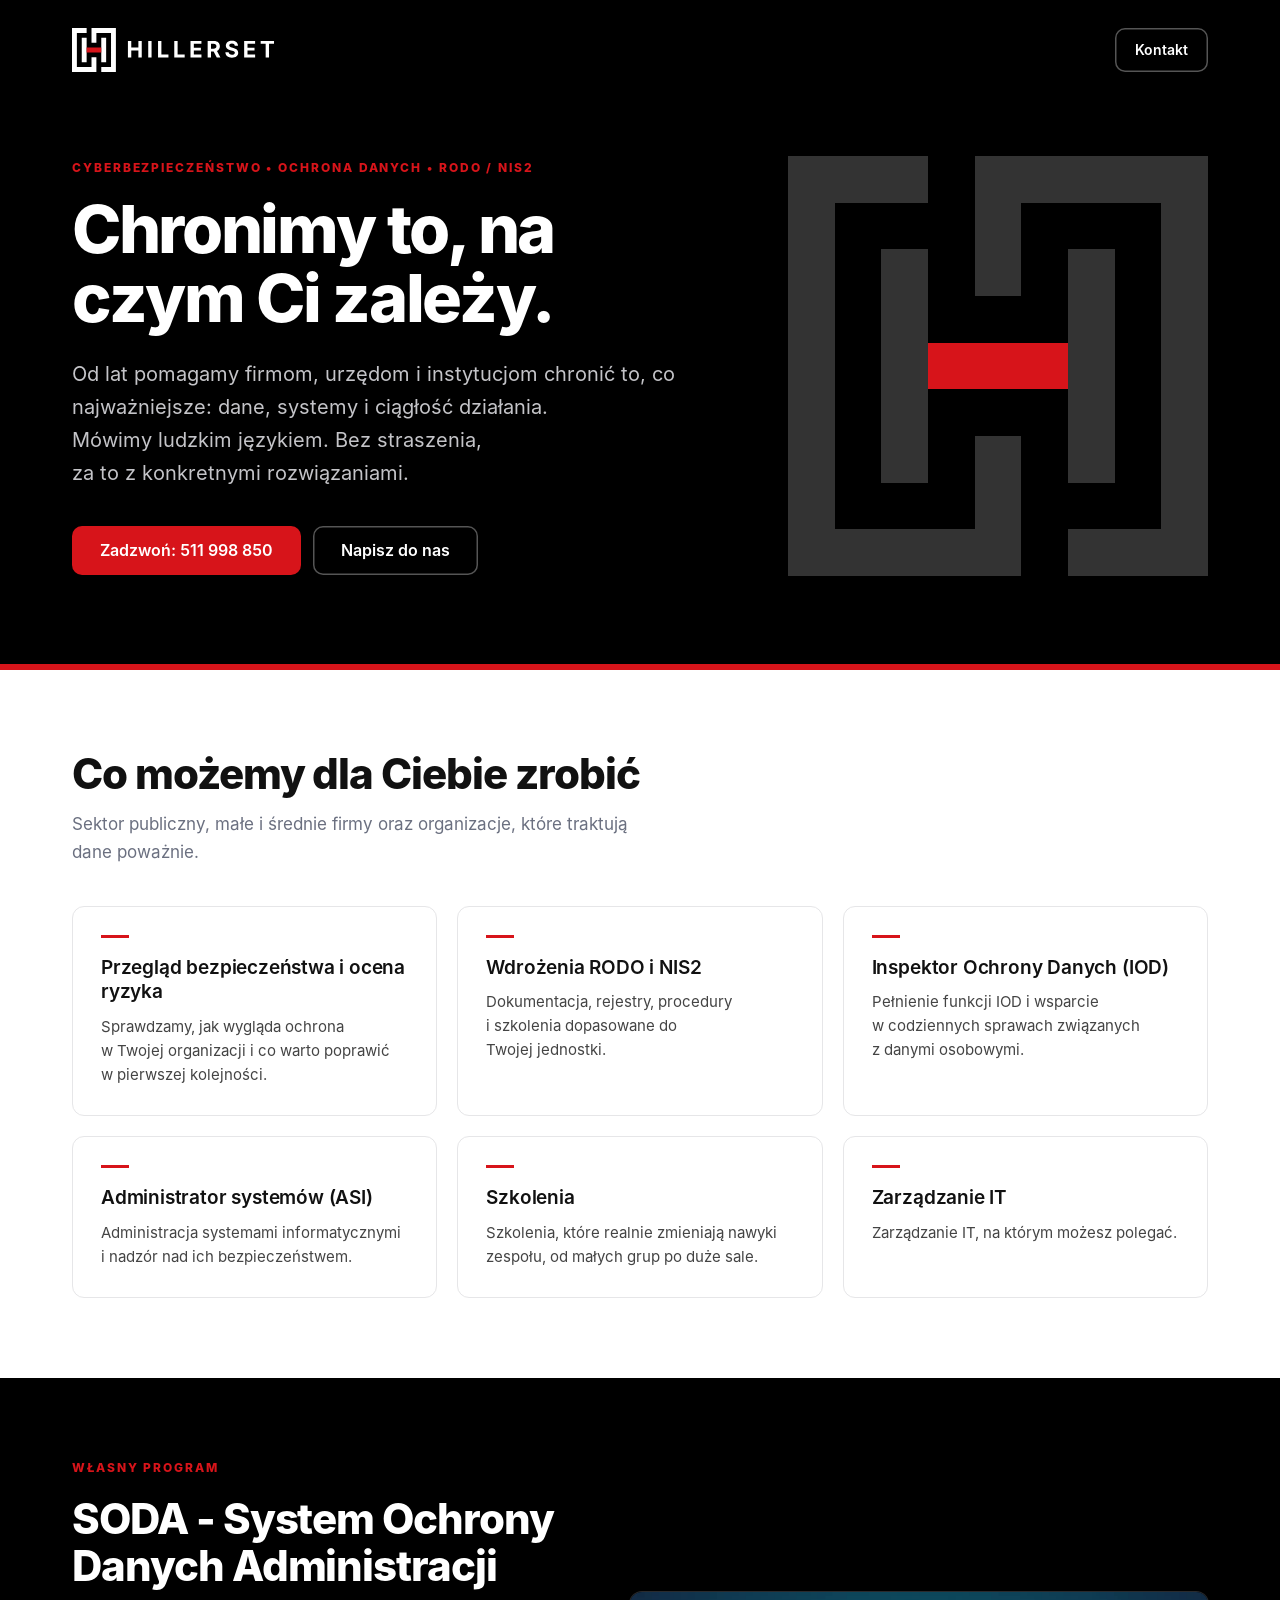
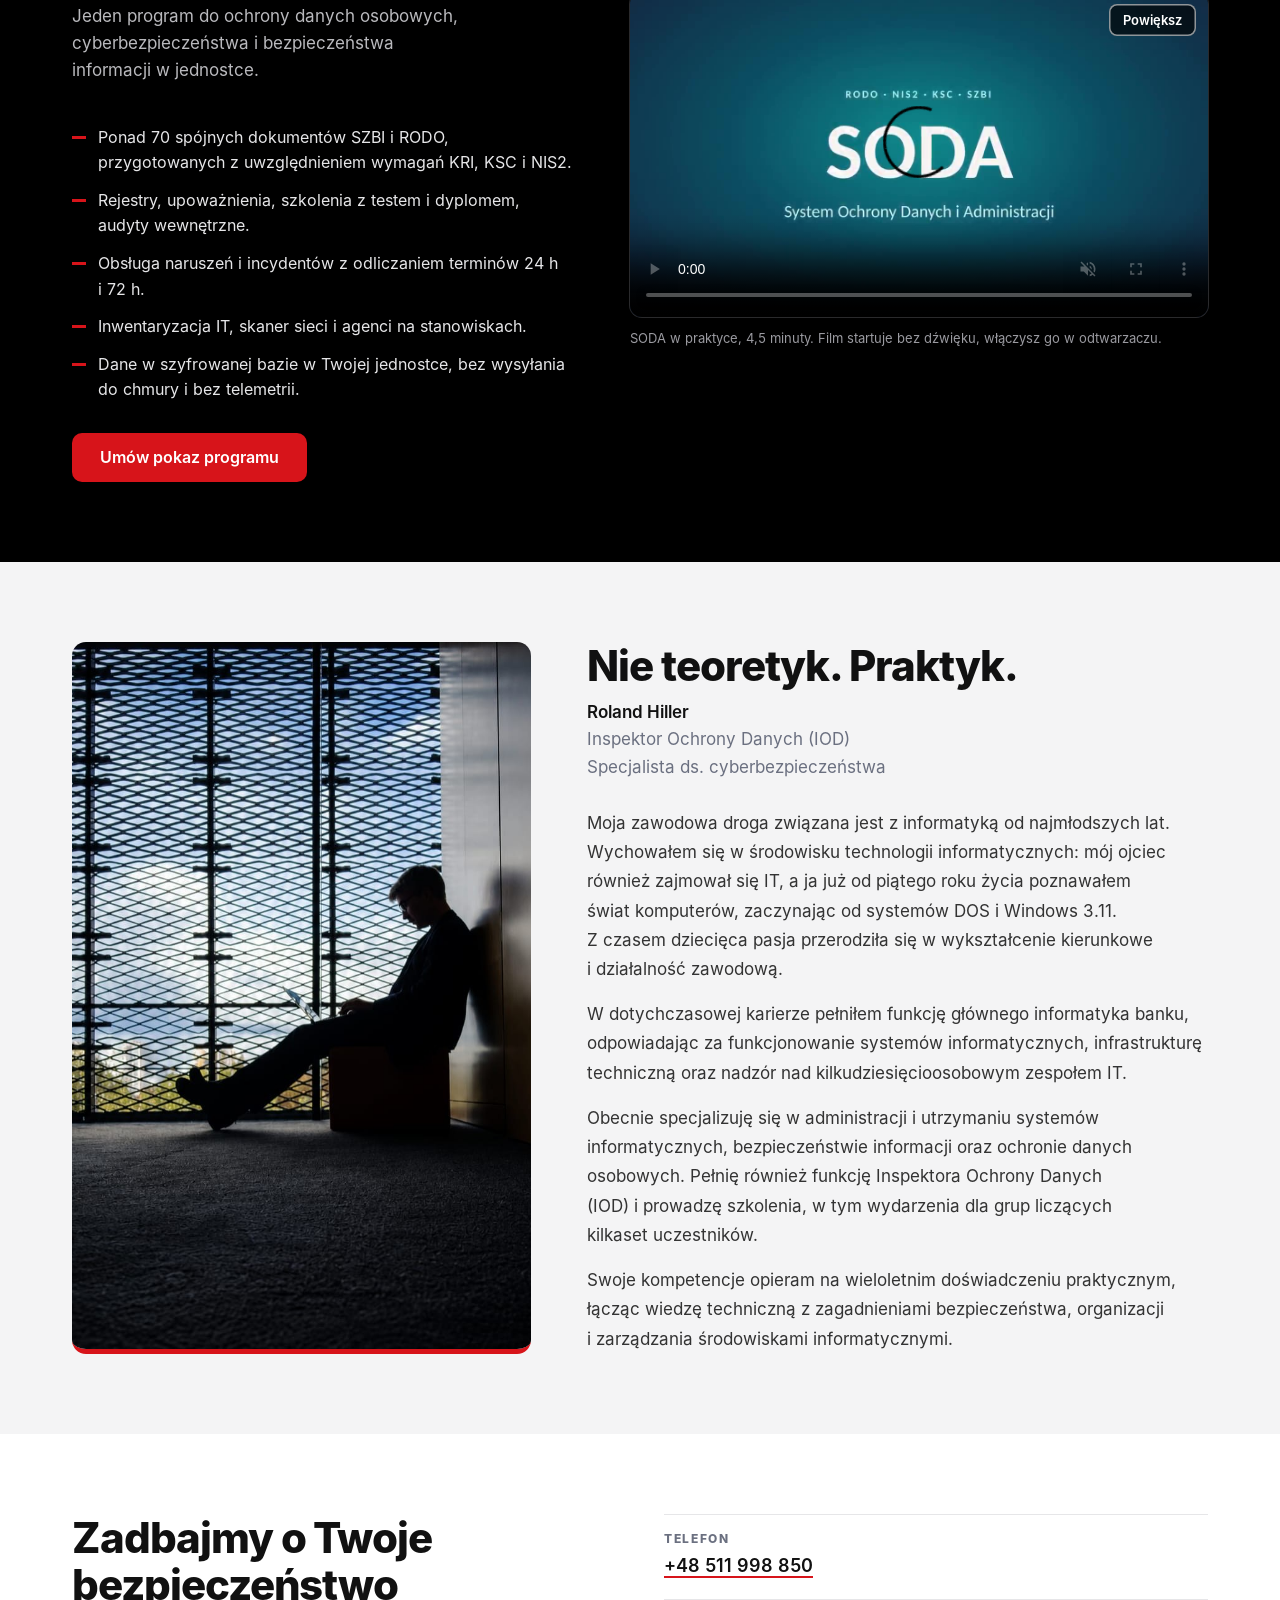
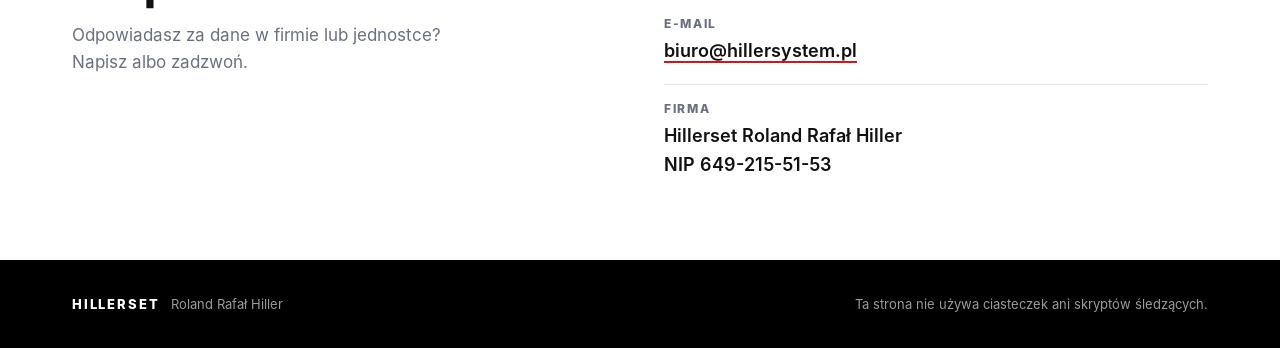
==== commit 102ef6f8: "Podział tekstu w nagłówku strony" ====
--- a/index.html
+++ b/index.html
@@ -24,7 +24,7 @@
   <div>
    <p class="kicker">Cyberbezpieczeństwo • Ochrona danych • RODO / NIS2</p>
    <h1>Chronimy to, na czym Ci zależy.</h1>
-   <p class="lead">Od lat pomagamy firmom, urzędom i&nbsp;instytucjom chronić to, co najważniejsze: dane, systemy i&nbsp;ciągłość działania. Mówimy ludzkim językiem. Bez straszenia, za to z&nbsp;konkretnymi rozwiązaniami.</p>
+   <p class="lead">Od lat pomagamy firmom, urzędom i&nbsp;instytucjom chronić to, co najważniejsze: dane, systemy i&nbsp;ciągłość działania.<br>Mówimy ludzkim językiem. Bez straszenia,<br>za to z&nbsp;konkretnymi rozwiązaniami.</p>
    <div class="btns"><a class="btn red" href="tel:+48511998850">Zadzwoń: 511 998 850</a><a class="btn line" href="mailto:biuro@hillersystem.pl">Napisz do nas</a></div>
   </div>
   <img class="mark" src="hero-znak.svg?v=3" alt="" width="420" height="420">
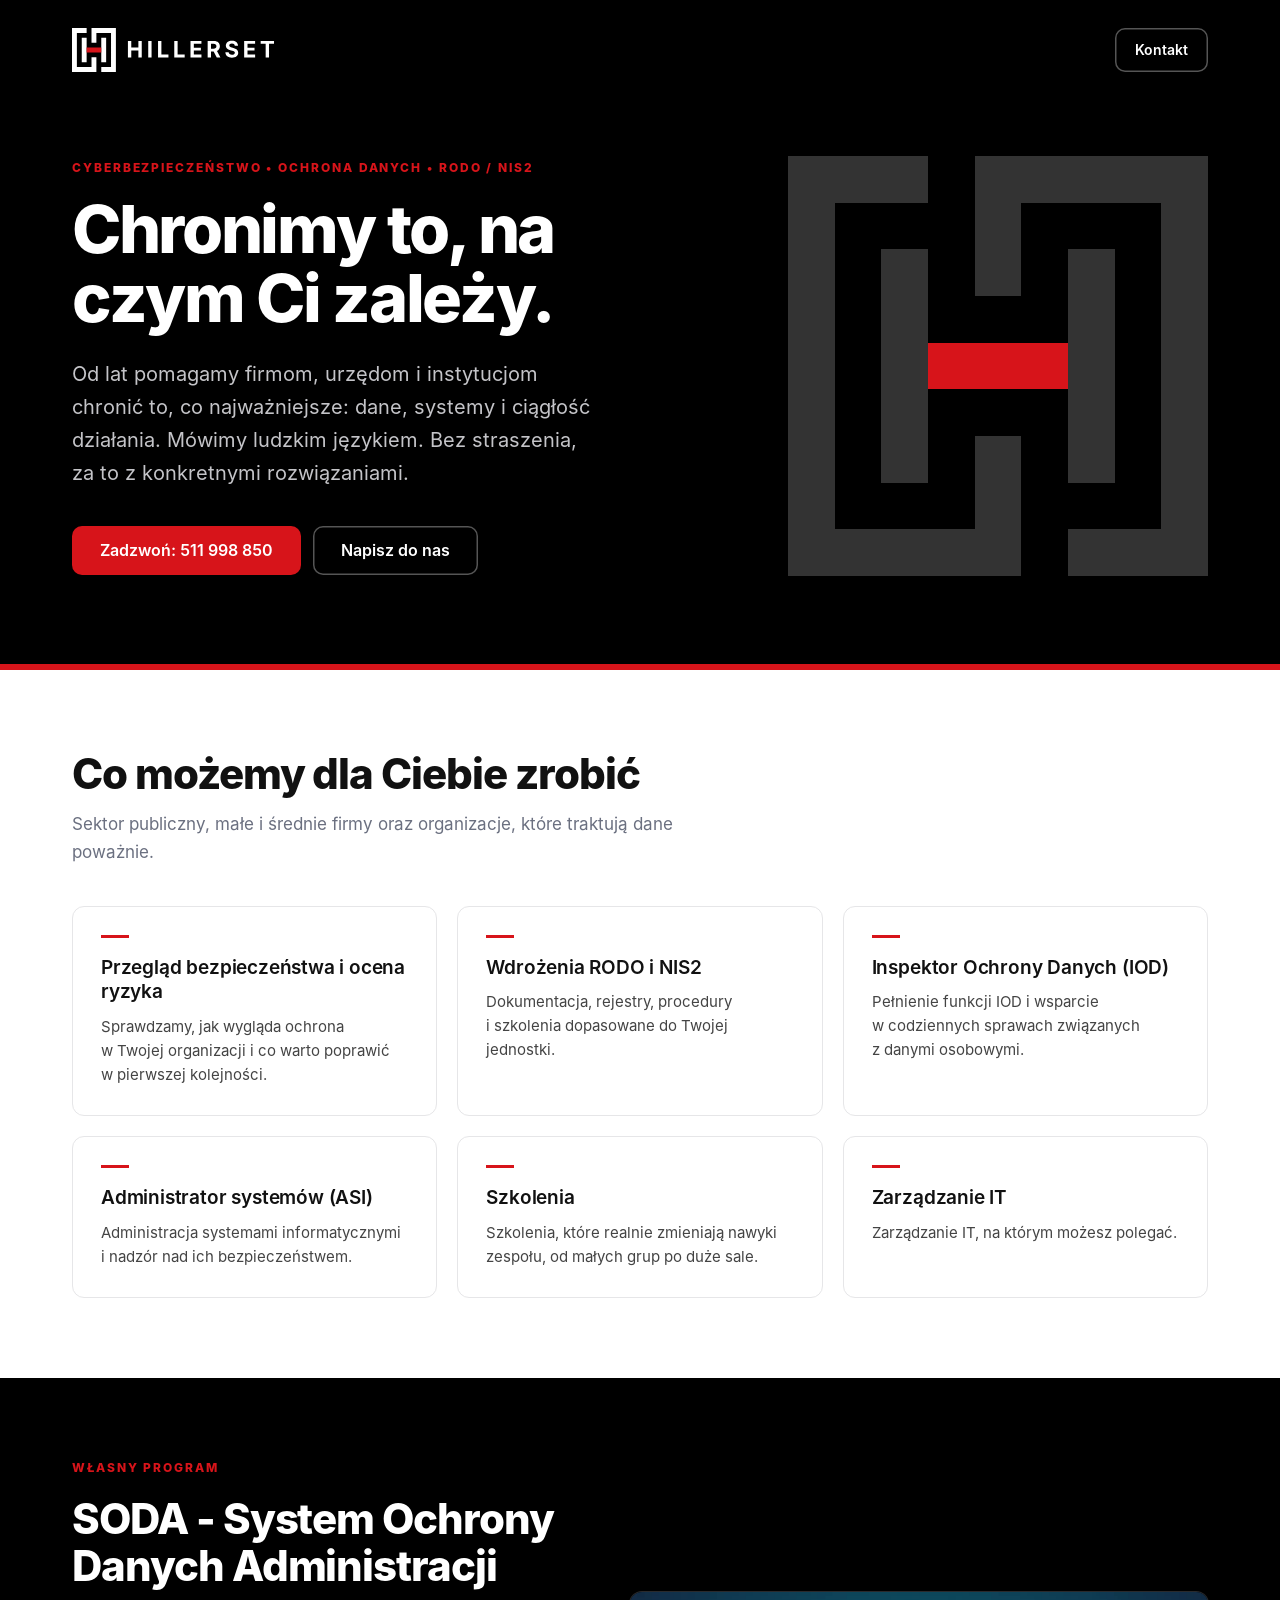
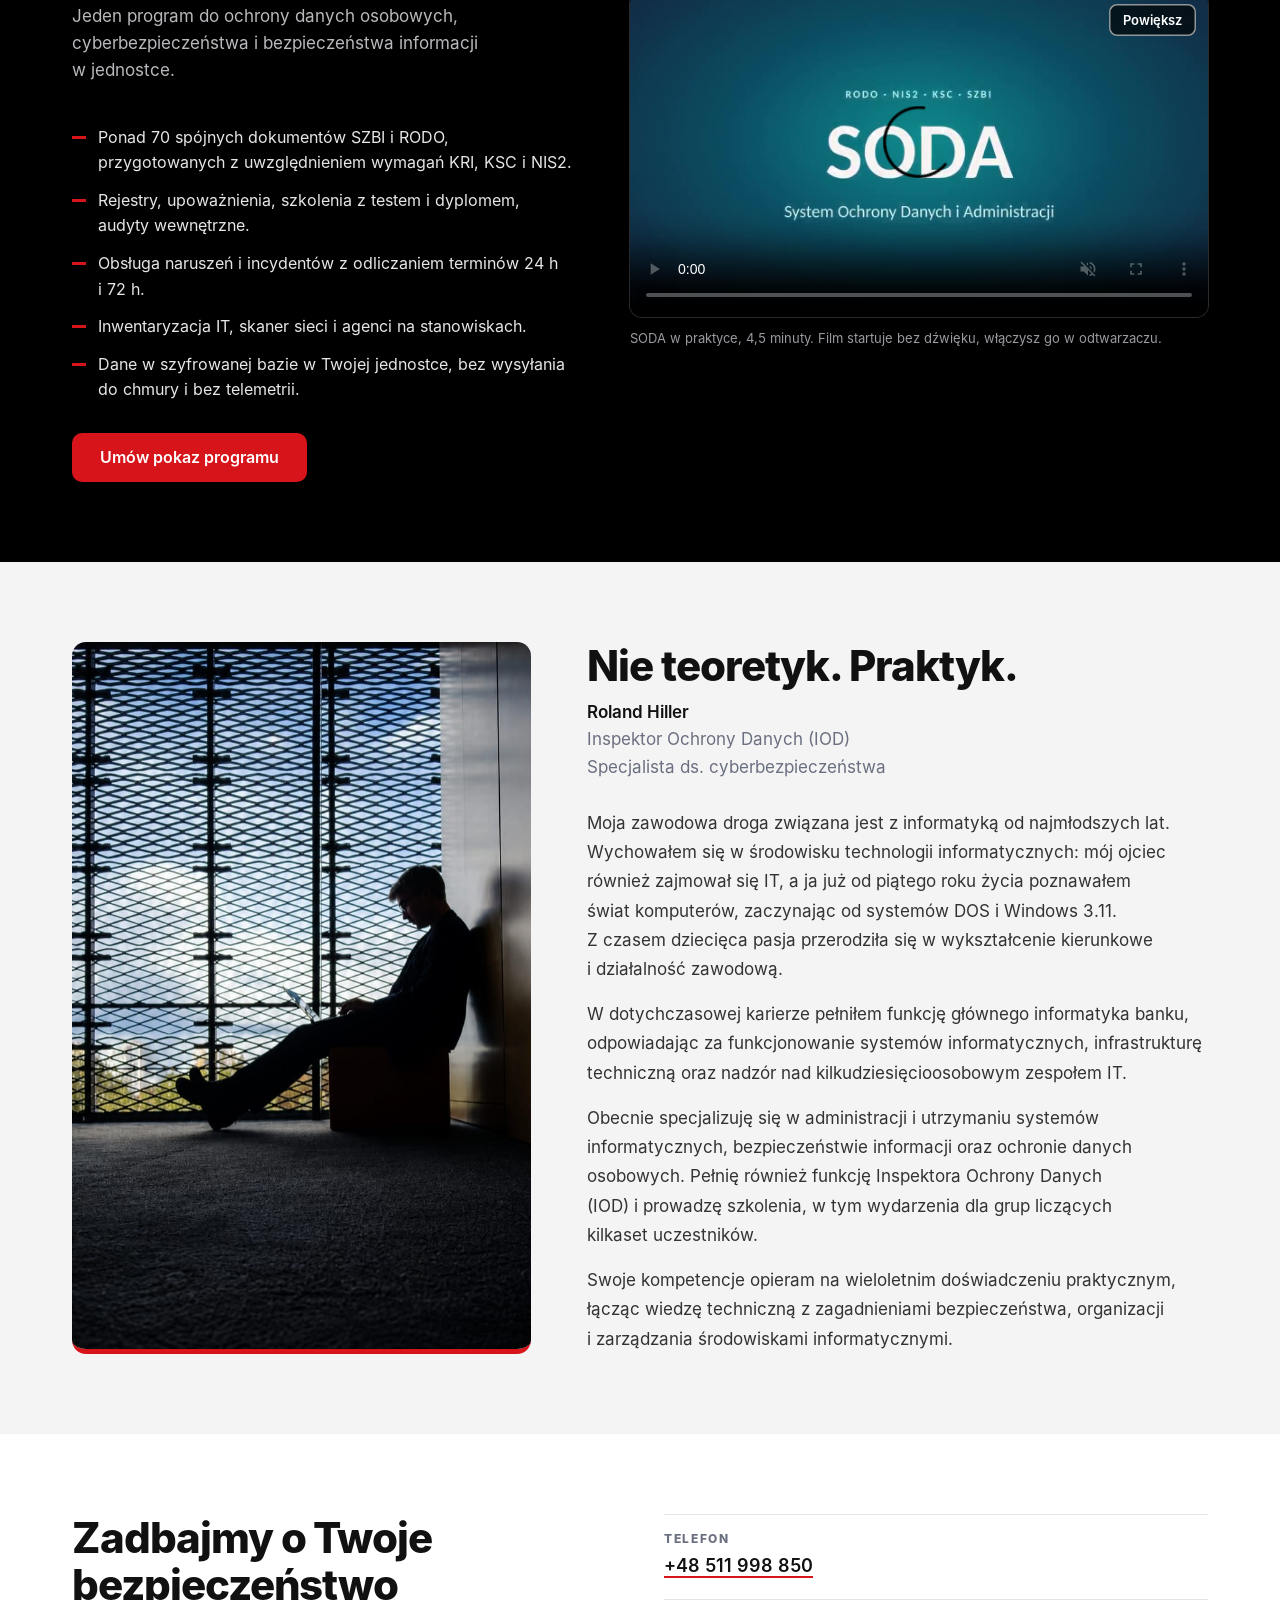
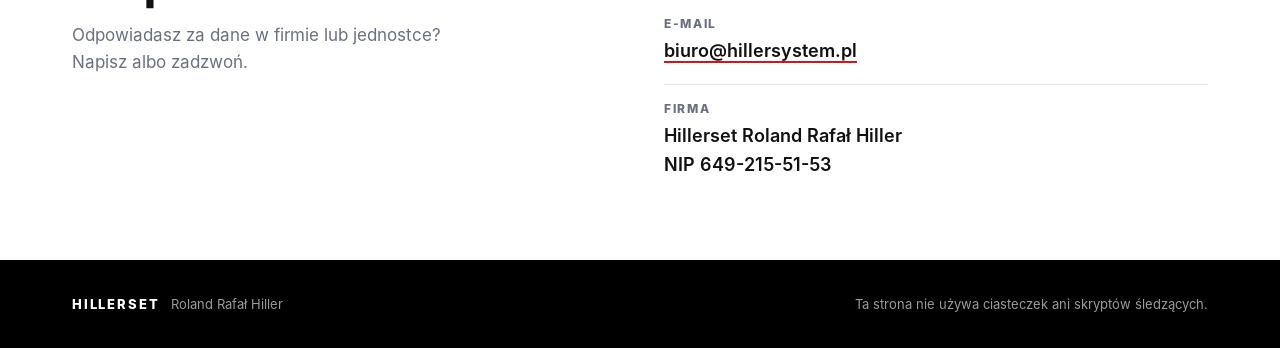
==== commit f82420db: "Stałe podziały linii w tekście pod hasłem" ====
--- a/index.html
+++ b/index.html
@@ -14,7 +14,7 @@
 <meta property="og:url" content="https://hillerset.github.io/">
 <link rel="canonical" href="https://hillerset.github.io/">
 <link rel="icon" href="favicon.svg" type="image/svg+xml">
-<link rel="stylesheet" href="style.css?v=8">
+<link rel="stylesheet" href="style.css?v=9">
 </head>
 <body>
 <header class="hero">
@@ -24,7 +24,7 @@
   <div>
    <p class="kicker">Cyberbezpieczeństwo • Ochrona danych • RODO / NIS2</p>
    <h1>Chronimy to, na czym Ci zależy.</h1>
-   <p class="lead">Od lat pomagamy firmom, urzędom i&nbsp;instytucjom chronić to, co najważniejsze: dane, systemy i&nbsp;ciągłość działania.<br>Mówimy ludzkim językiem. Bez straszenia,<br>za to z&nbsp;konkretnymi rozwiązaniami.</p>
+   <p class="lead">Od lat pomagamy firmom, urzędom i&nbsp;instytucjom <br class="d">chronić to, co najważniejsze: dane, systemy i&nbsp;ciągłość <br class="d">działania. Mówimy ludzkim językiem. Bez straszenia,<br>za to z&nbsp;konkretnymi rozwiązaniami.</p>
    <div class="btns"><a class="btn red" href="tel:+48511998850">Zadzwoń: 511 998 850</a><a class="btn line" href="mailto:biuro@hillersystem.pl">Napisz do nas</a></div>
   </div>
   <img class="mark" src="hero-znak.svg?v=3" alt="" width="420" height="420">
--- a/style.css
+++ b/style.css
@@ -84,4 +84,6 @@
 @media(max-width:760px){.about-grid{grid-template-columns:1fr;grid-template-rows:none}.about-grid h2,.about-grid .role,.about-grid .about-text,.about-photo{grid-column:1;grid-row:auto}.about-photo{order:3;min-height:0;aspect-ratio:4/5;margin:28px 0}.about-grid h2{order:1}.about-grid .role{order:2;margin:0!important}.about-grid .about-text{order:4}.about-text p{font-size:17px;line-height:1.7}}
 @media(max-width:360px){.role span{font-size:15px}}
 
-.about-text p,.lead,.card p,.sub{text-wrap:pretty}
+.about-text p{text-wrap:pretty}
+
+@media(max-width:1100px){.lead br.d{display:none}}
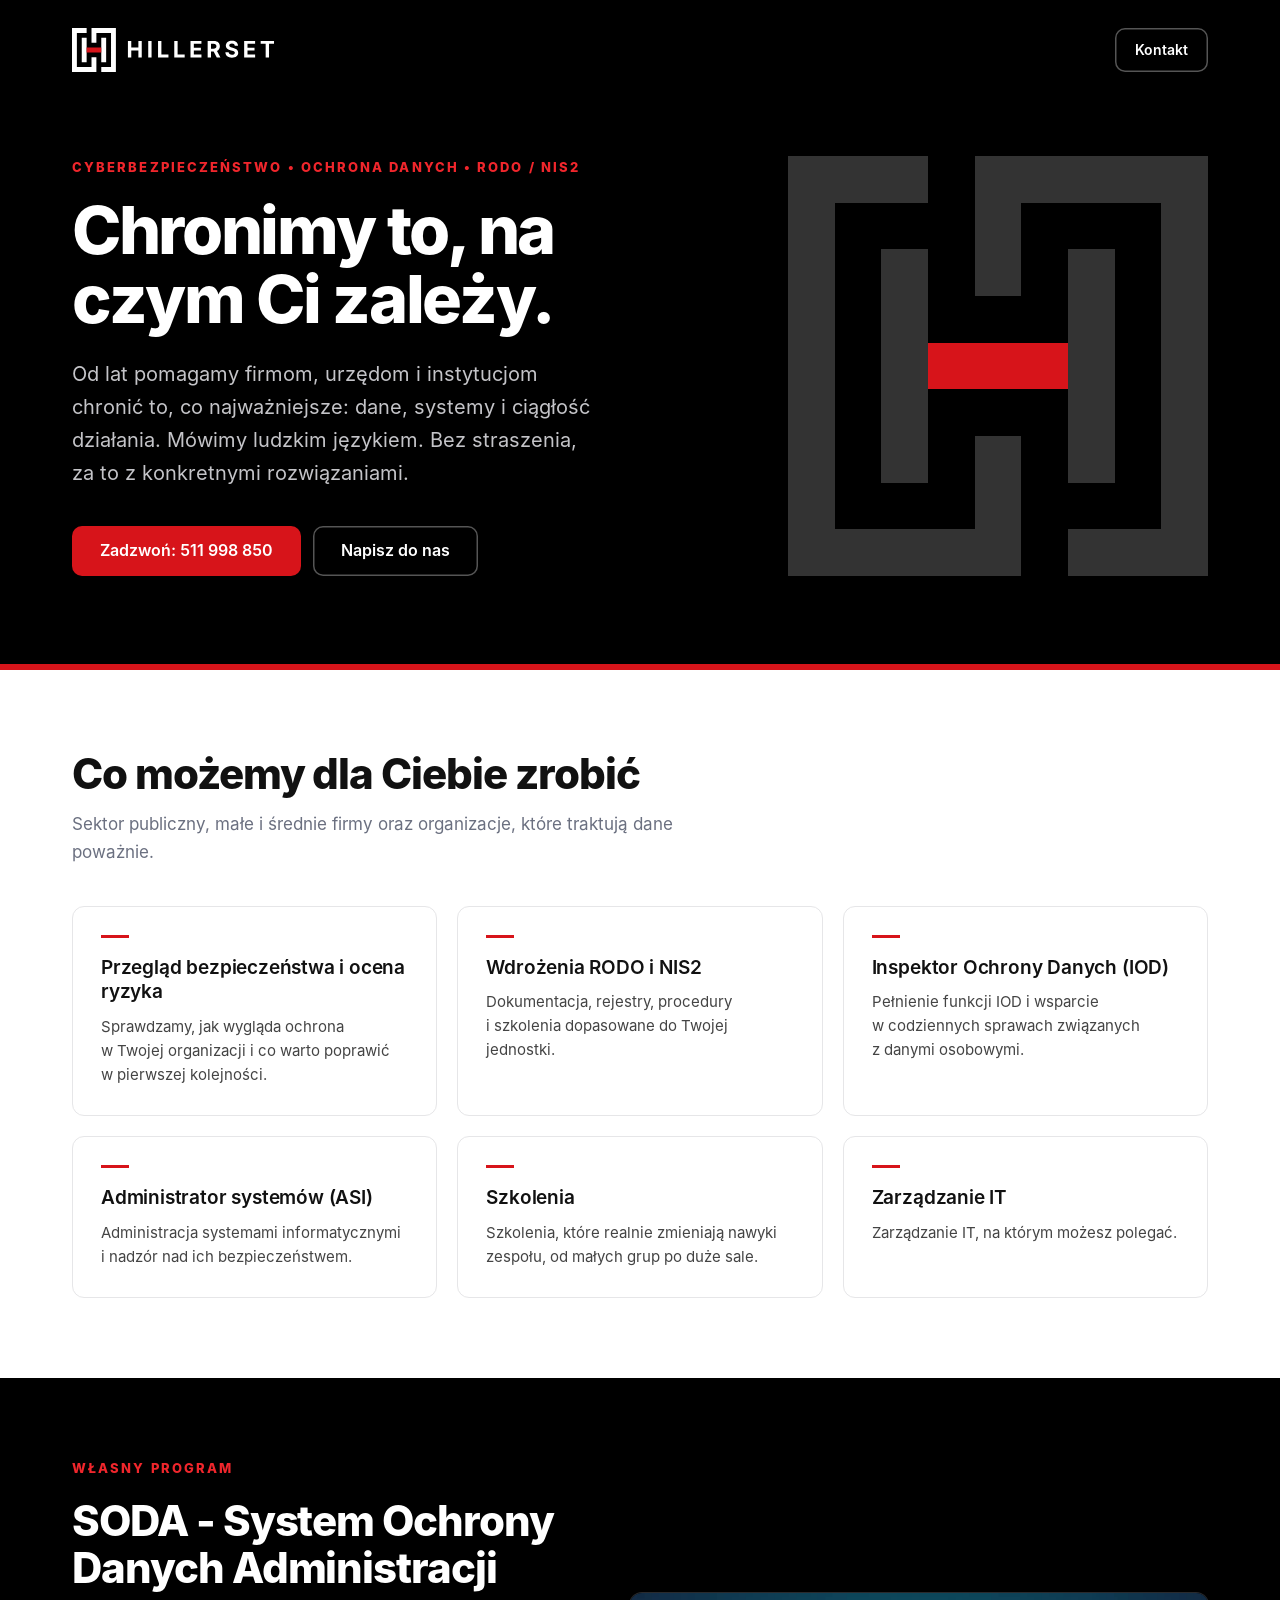
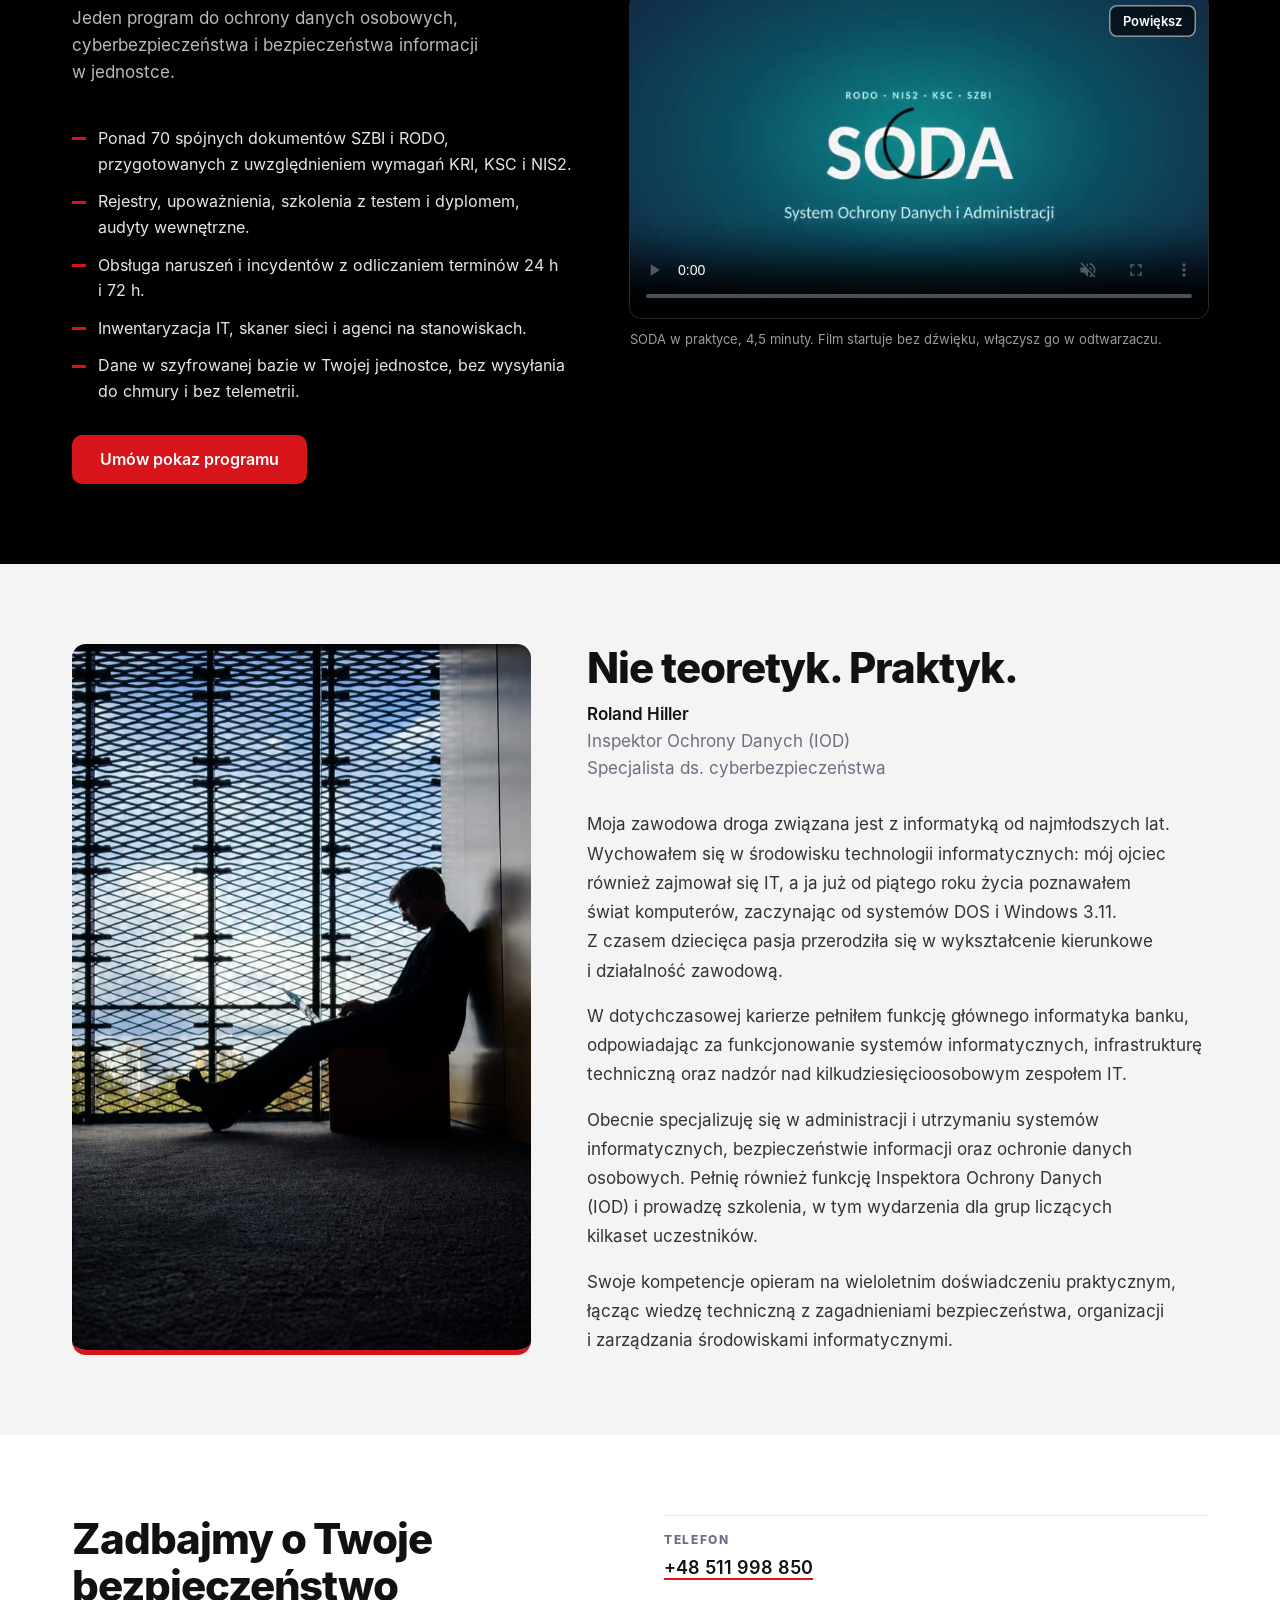
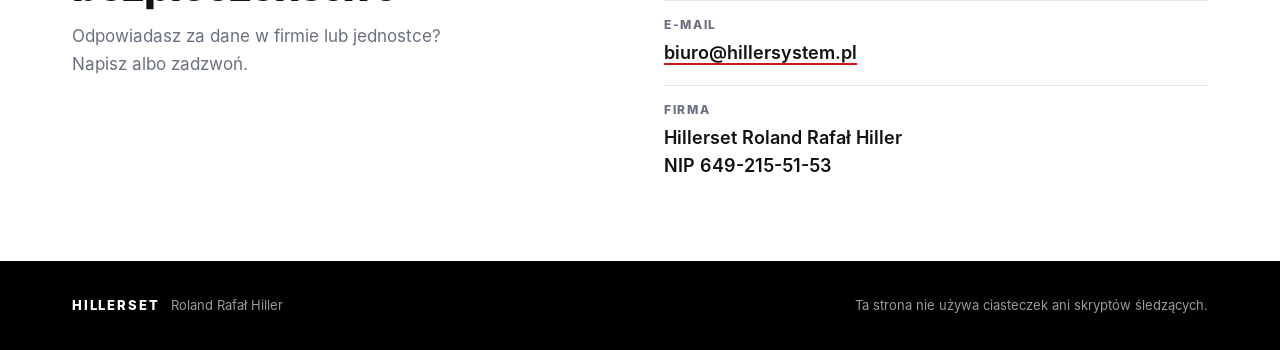
==== commit 7314acbb: "Większy i czytelniejszy czerwony napis nad hasłem" ====
--- a/index.html
+++ b/index.html
@@ -14,7 +14,7 @@
 <meta property="og:url" content="https://hillerset.github.io/">
 <link rel="canonical" href="https://hillerset.github.io/">
 <link rel="icon" href="favicon.svg" type="image/svg+xml">
-<link rel="stylesheet" href="style.css?v=9">
+<link rel="stylesheet" href="style.css?v=10">
 </head>
 <body>
 <header class="hero">
--- a/style.css
+++ b/style.css
@@ -15,7 +15,7 @@
 .nav a.cta:hover{box-shadow:inset 0 0 0 1.5px #fff}
 .hero-grid{display:grid;grid-template-columns:1.15fr .85fr;gap:48px;align-items:center;padding:56px 0 88px}
 .mark{width:100%;max-width:420px;height:auto;justify-self:end;display:block}
-.kicker{font-size:12px;letter-spacing:.16em;text-transform:uppercase;color:var(--red);font-weight:700;margin:0 0 18px}
+.kicker{font-size:clamp(13px,.95vw,13.7px);letter-spacing:.16em;text-transform:uppercase;color:#f0262c;font-weight:800;margin:0 0 18px}
 h1{font-size:clamp(38px,5.2vw,72px);line-height:1.04;margin:0 0 24px;letter-spacing:-.035em;font-weight:800;max-width:12ch}
 .lead{font-size:clamp(17px,1.6vw,20px);line-height:1.65;color:#c4c4c8;max-width:50ch;margin:0 0 36px}
 .btns{display:flex;gap:12px;flex-wrap:wrap}
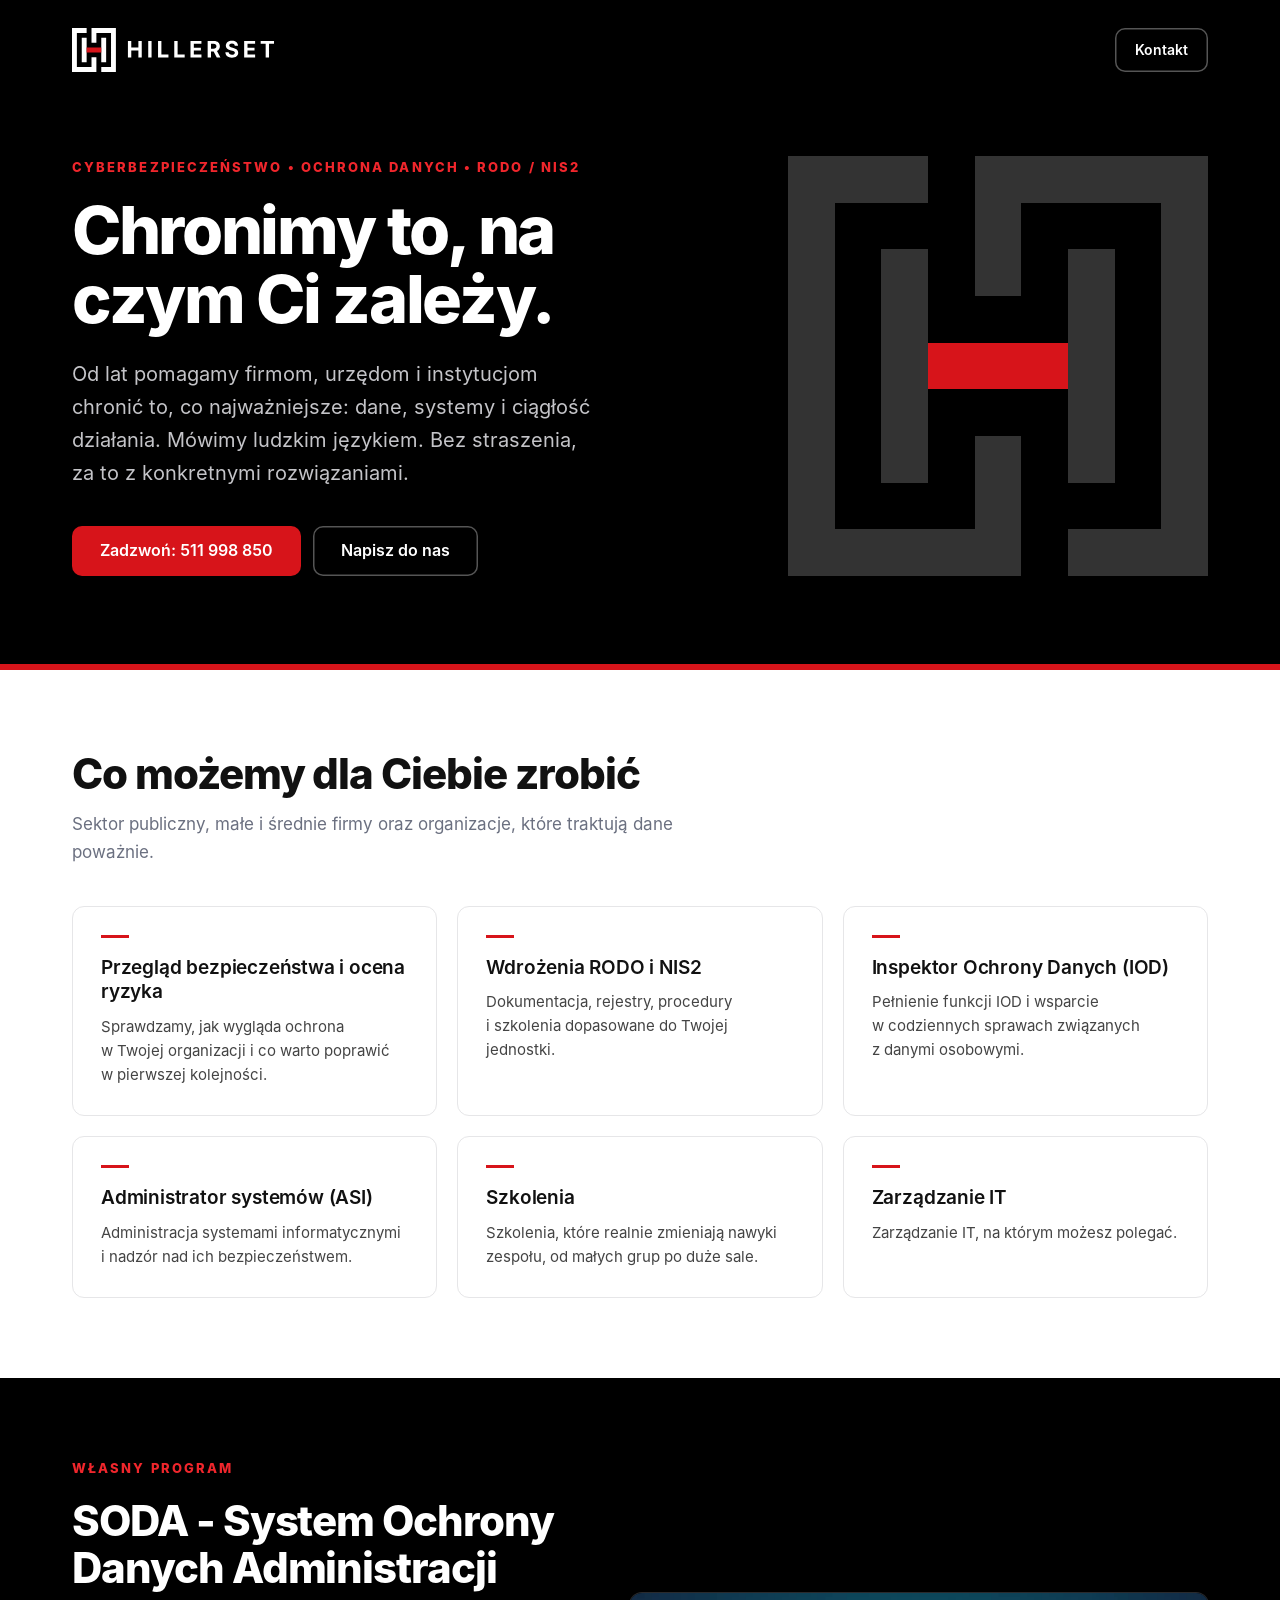
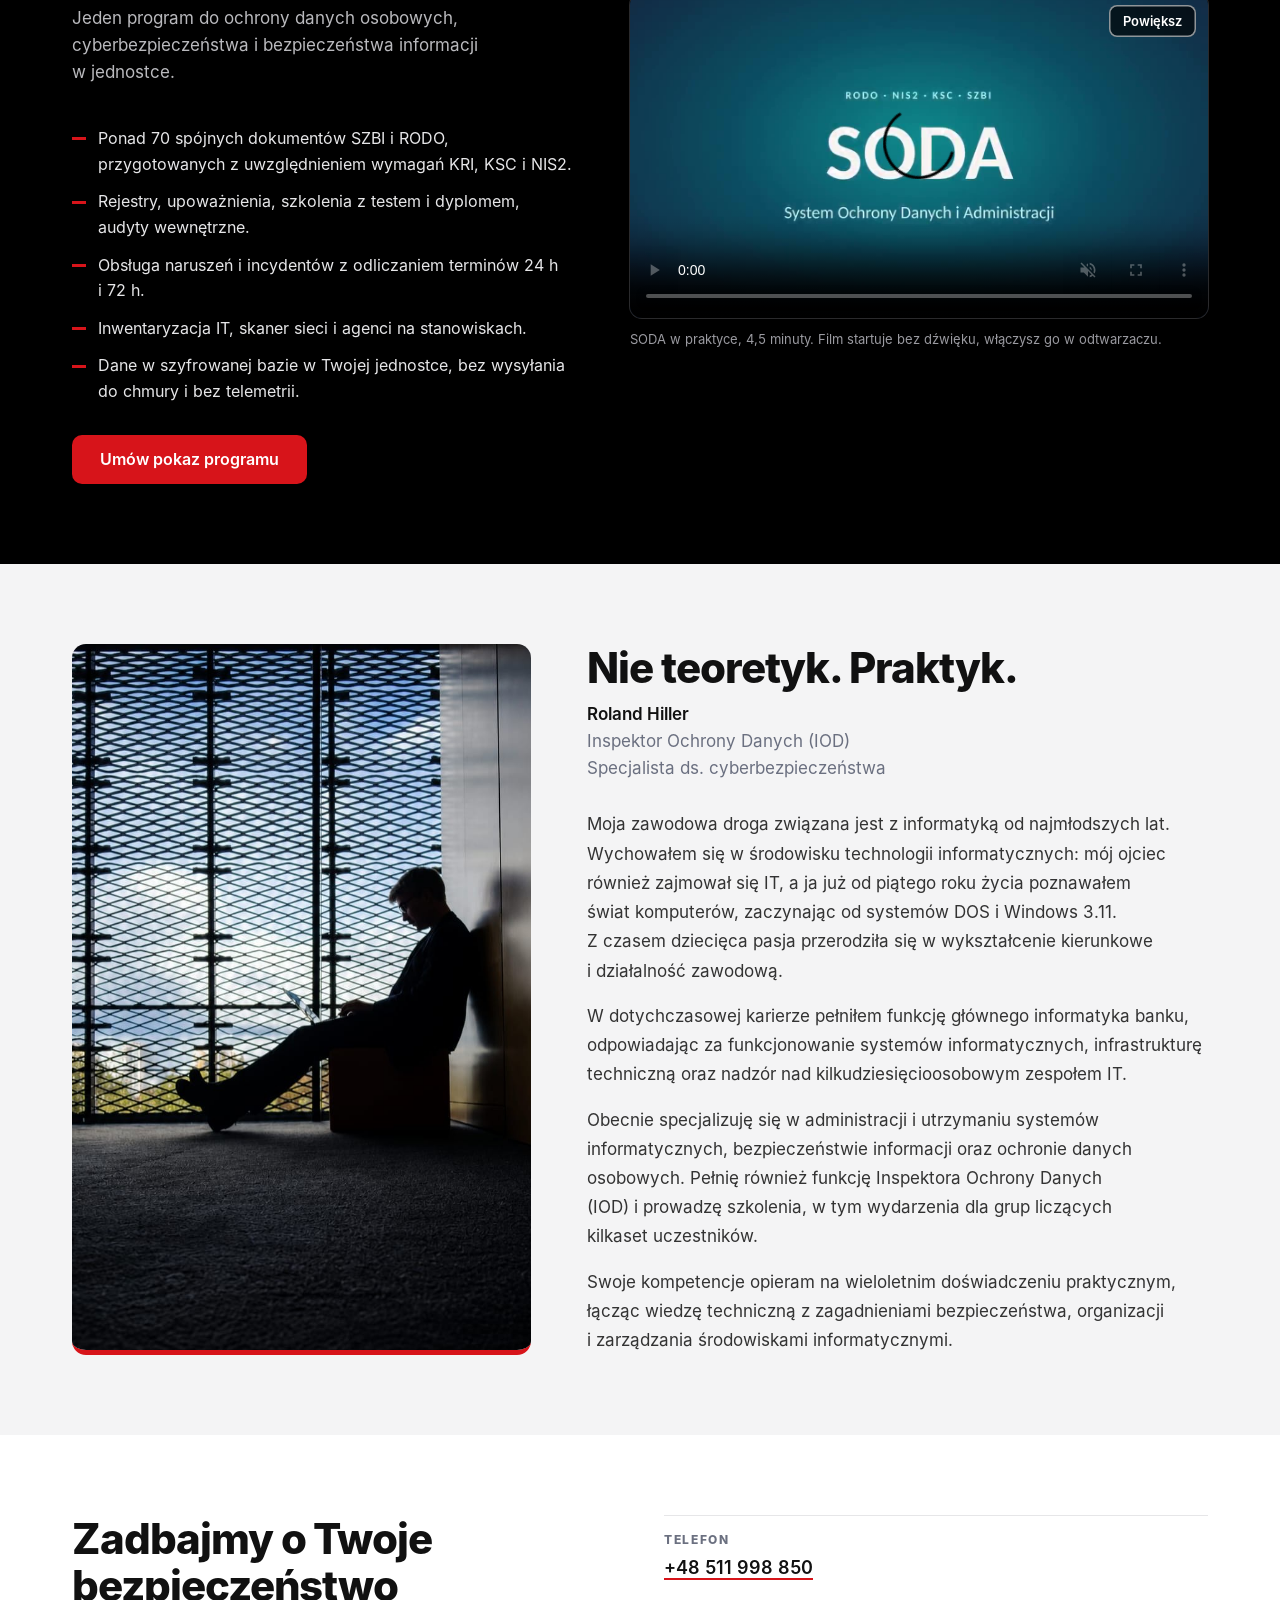
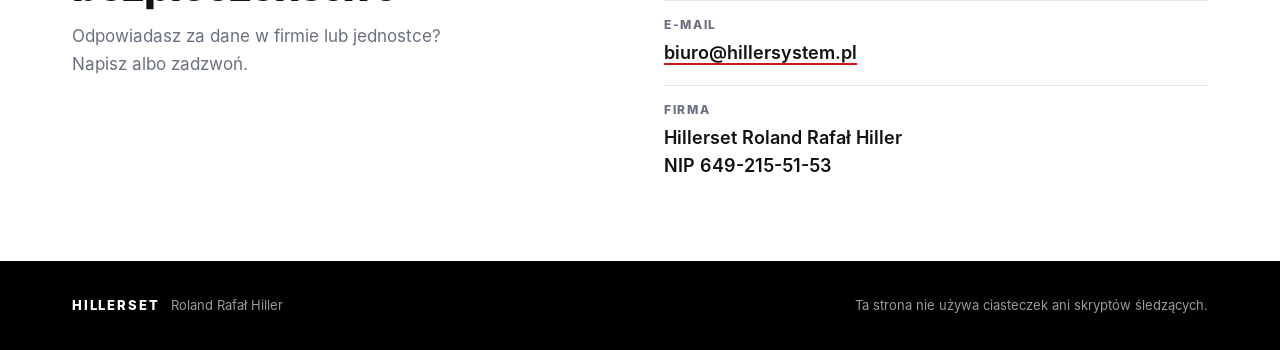
==== commit be11b571: "Obrazek podglądu linku (Open Graph)" ====
--- a/index.html
+++ b/index.html
@@ -12,6 +12,17 @@
 <meta property="og:description" content="Chronimy to, na czym Ci zależy. RODO, NIS2, IOD, administracja IT, szkolenia.">
 <meta property="og:type" content="website">
 <meta property="og:url" content="https://hillerset.github.io/">
+<meta property="og:site_name" content="Hillerset">
+<meta property="og:locale" content="pl_PL">
+<meta property="og:image" content="https://hillerset.github.io/og-image.png">
+<meta property="og:image:type" content="image/png">
+<meta property="og:image:width" content="1200">
+<meta property="og:image:height" content="630">
+<meta property="og:image:alt" content="Hillerset. Chronimy to, na czym Ci zależy.">
+<meta name="twitter:card" content="summary_large_image">
+<meta name="twitter:title" content="Hillerset - cyberbezpieczeństwo i ochrona danych">
+<meta name="twitter:description" content="Chronimy to, na czym Ci zależy. RODO, NIS2, IOD, administracja IT, szkolenia.">
+<meta name="twitter:image" content="https://hillerset.github.io/og-image.png">
 <link rel="canonical" href="https://hillerset.github.io/">
 <link rel="icon" href="favicon.svg" type="image/svg+xml">
 <link rel="stylesheet" href="style.css?v=10">
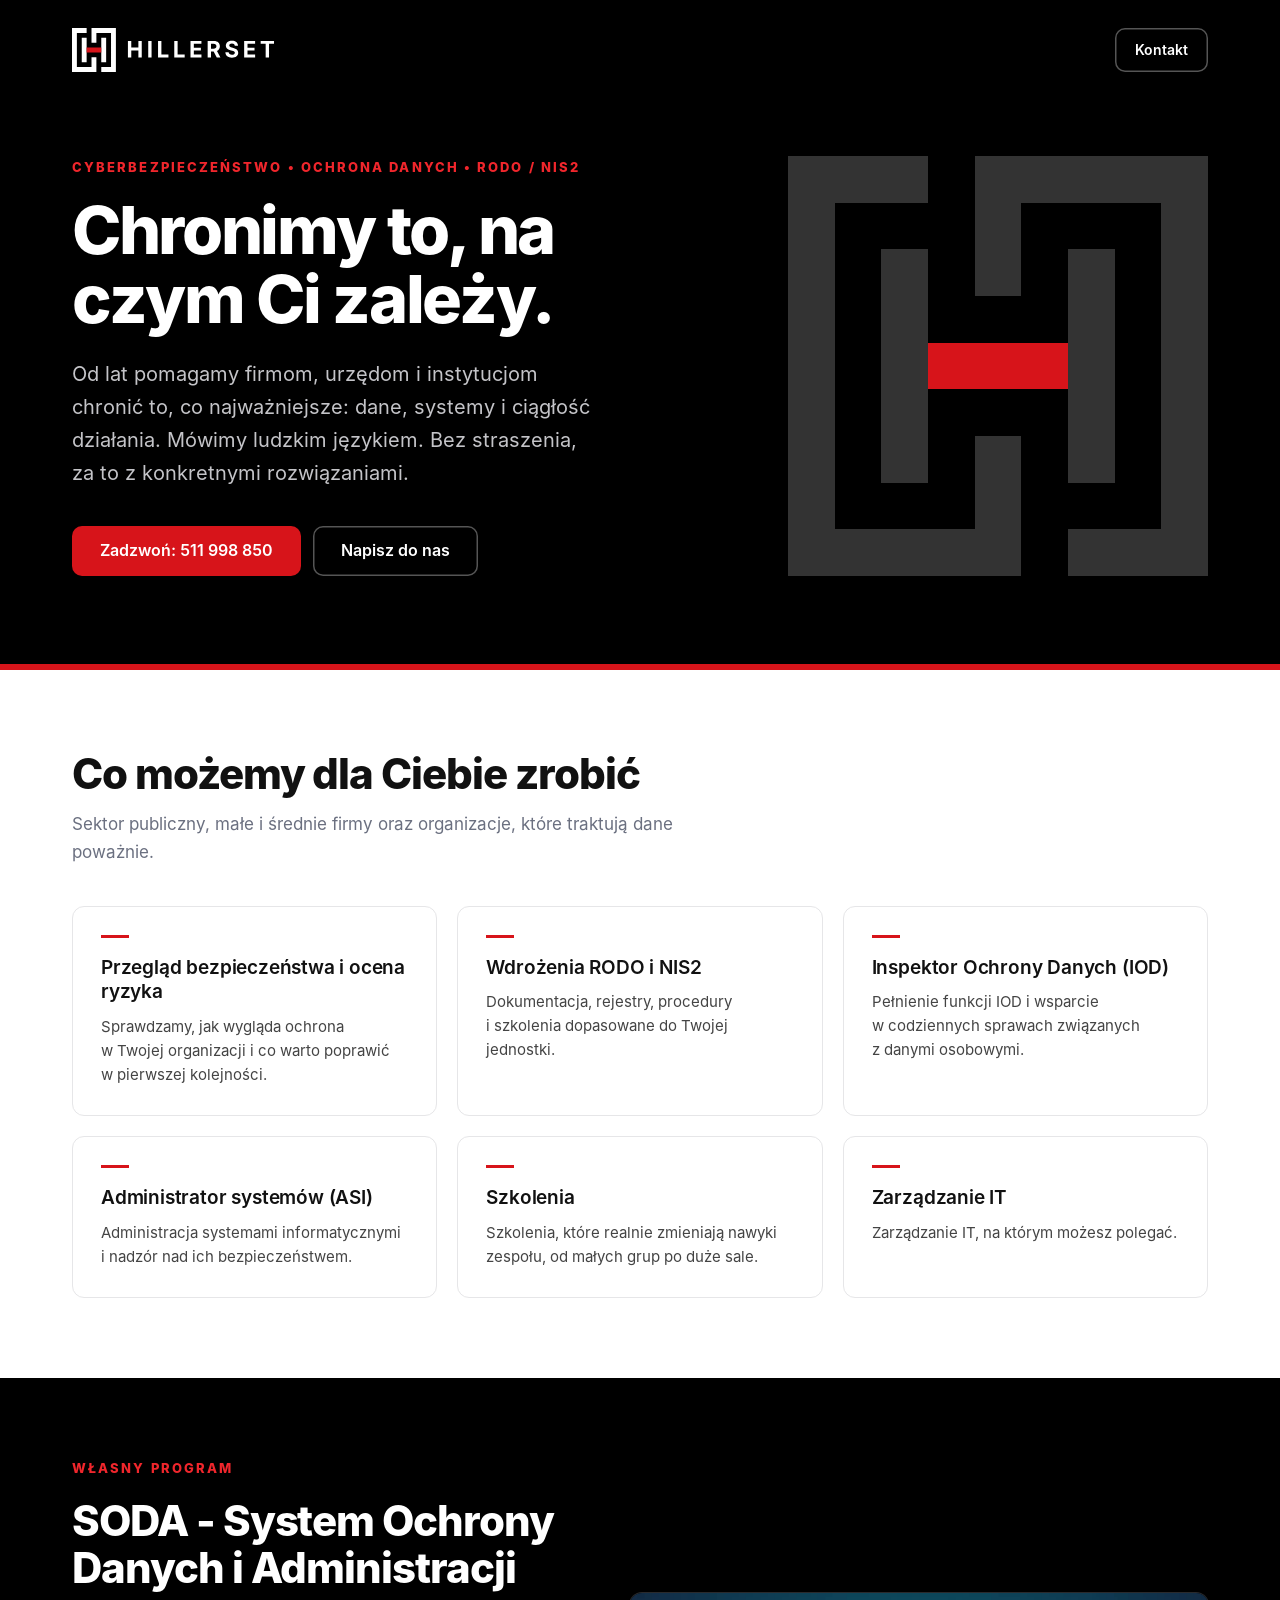
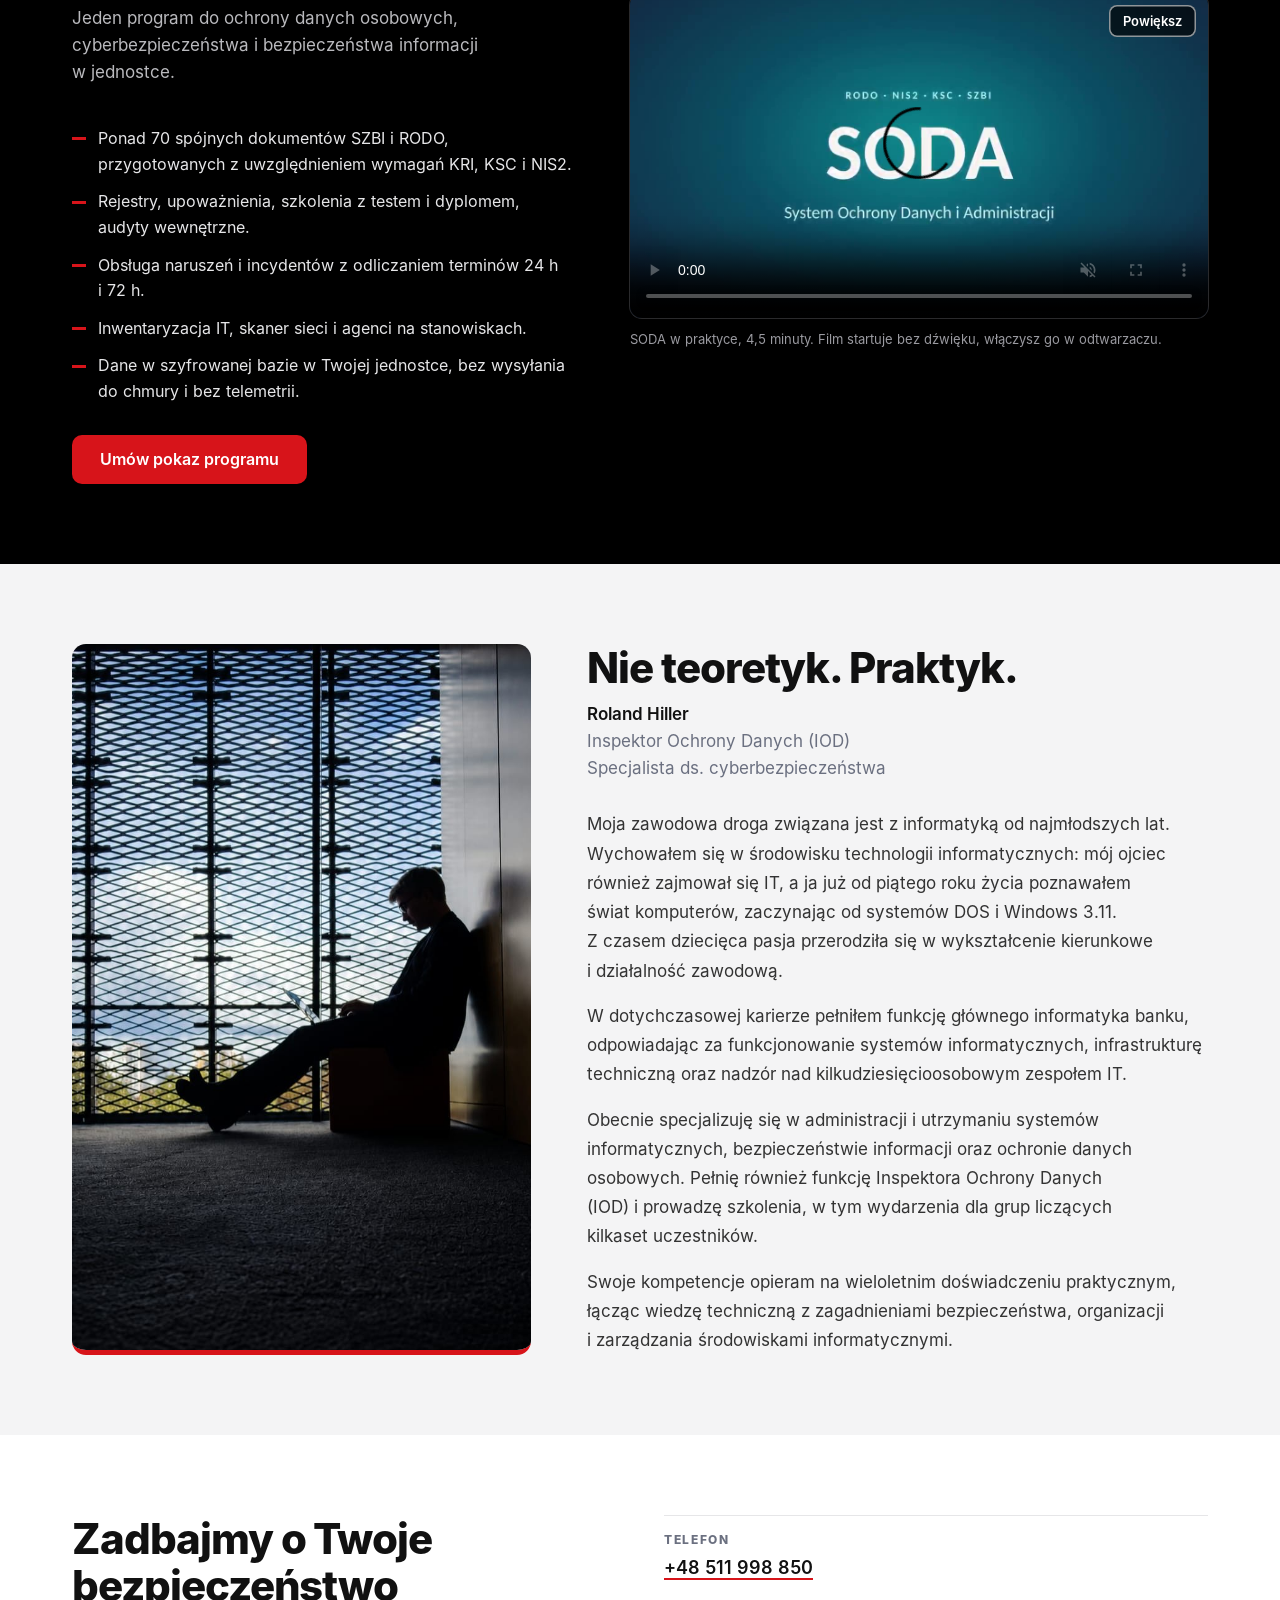
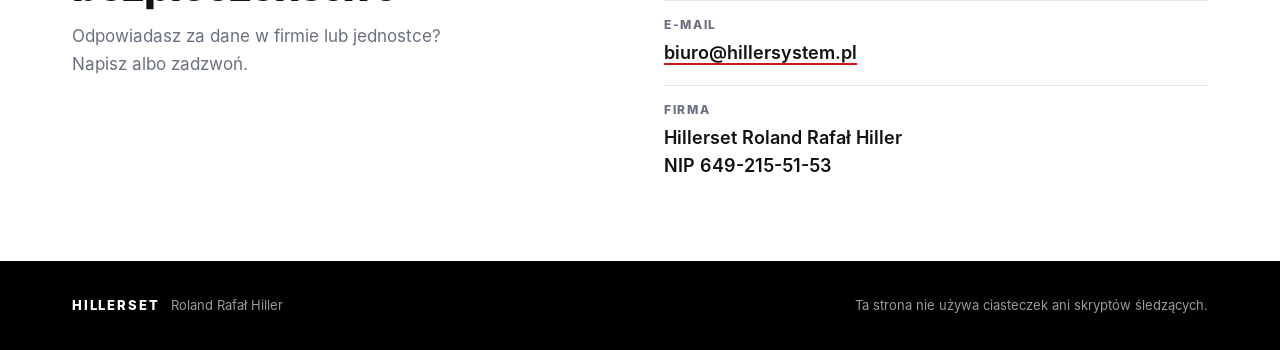
==== commit b1e32765: "Poprawna nazwa SODA w nagłówku sekcji" ====
--- a/index.html
+++ b/index.html
@@ -61,7 +61,7 @@
  <div class="wrap soda-grid">
   <div>
   <p class="kicker">Własny program</p>
-  <h2>SODA - System Ochrony Danych Administracji</h2>
+  <h2>SODA - System Ochrony Danych i&nbsp;Administracji</h2>
   <p class="sub">Jeden program do ochrony danych osobowych, cyberbezpieczeństwa i&nbsp;bezpieczeństwa informacji w&nbsp;jednostce.</p>
   <ul>
    <li>Ponad 70 spójnych dokumentów SZBI i&nbsp;RODO, przygotowanych z&nbsp;uwzględnieniem wymagań KRI, KSC i&nbsp;NIS2.</li>
